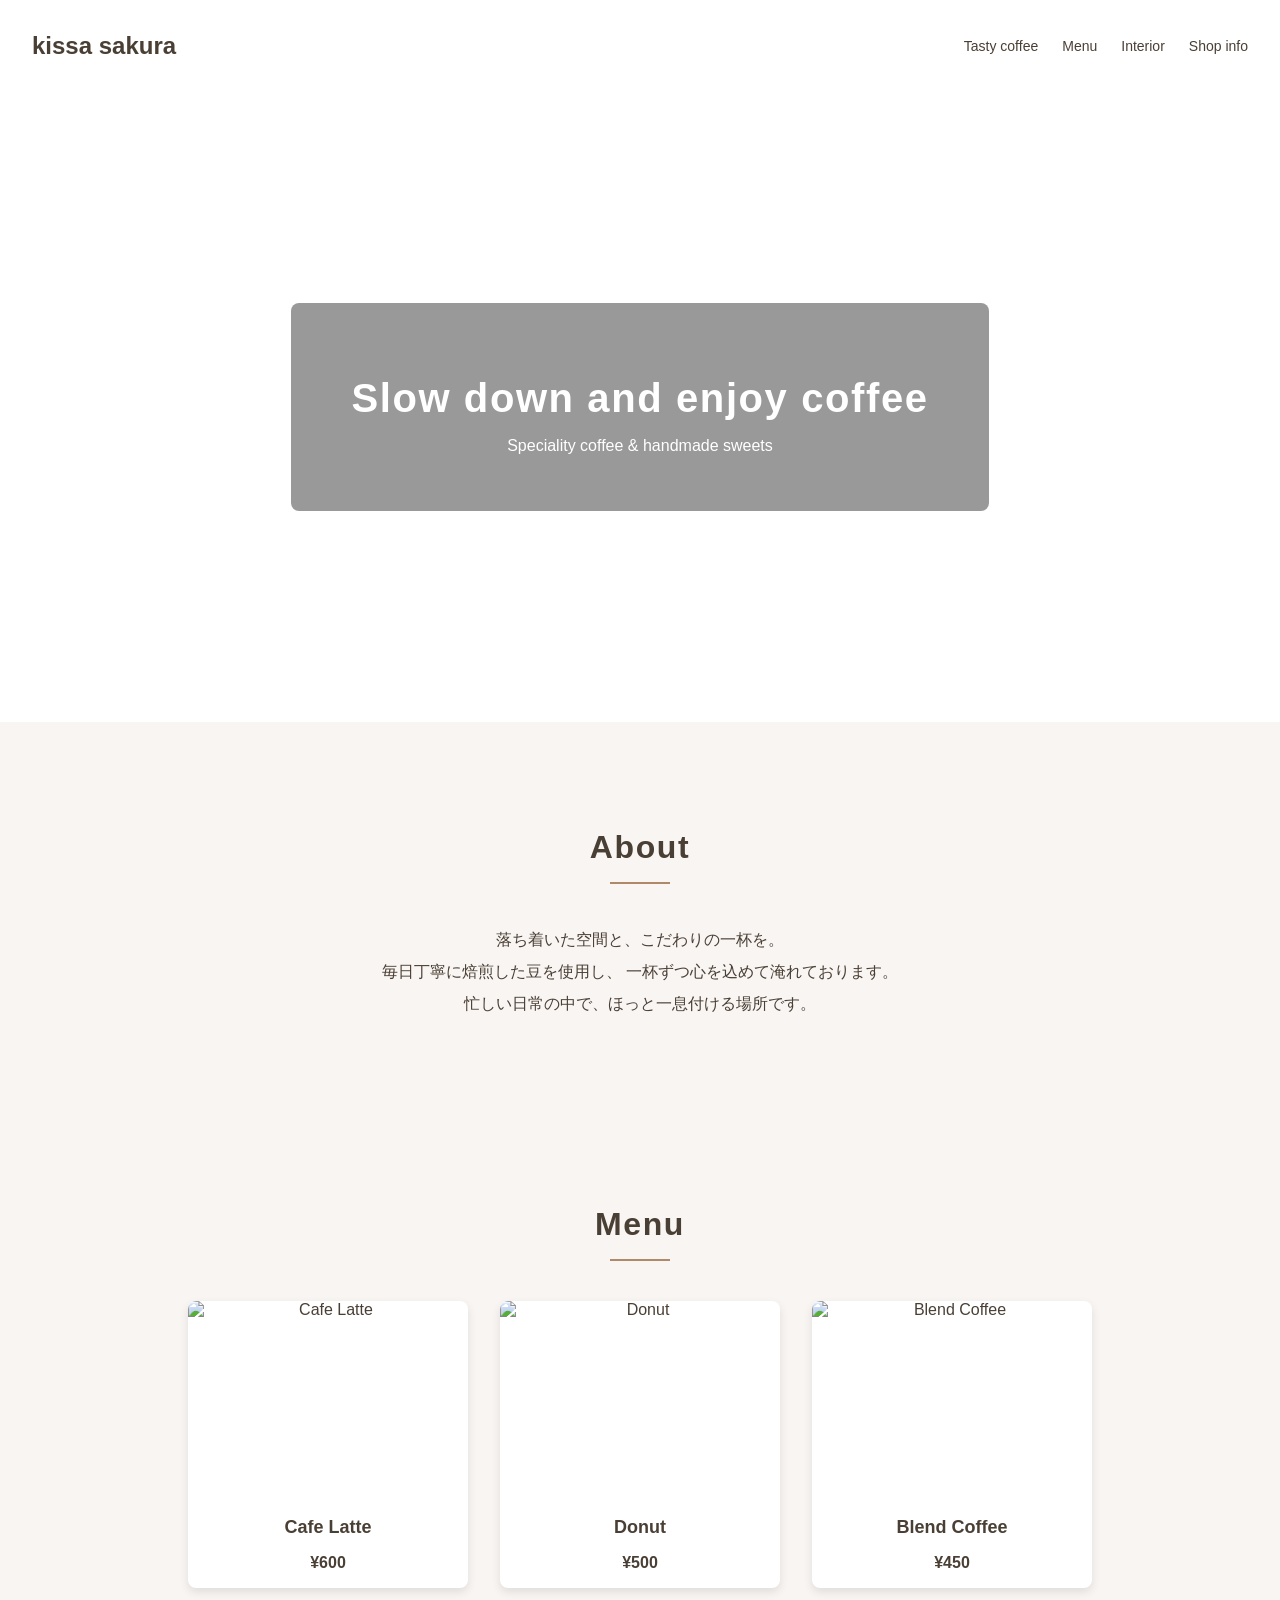
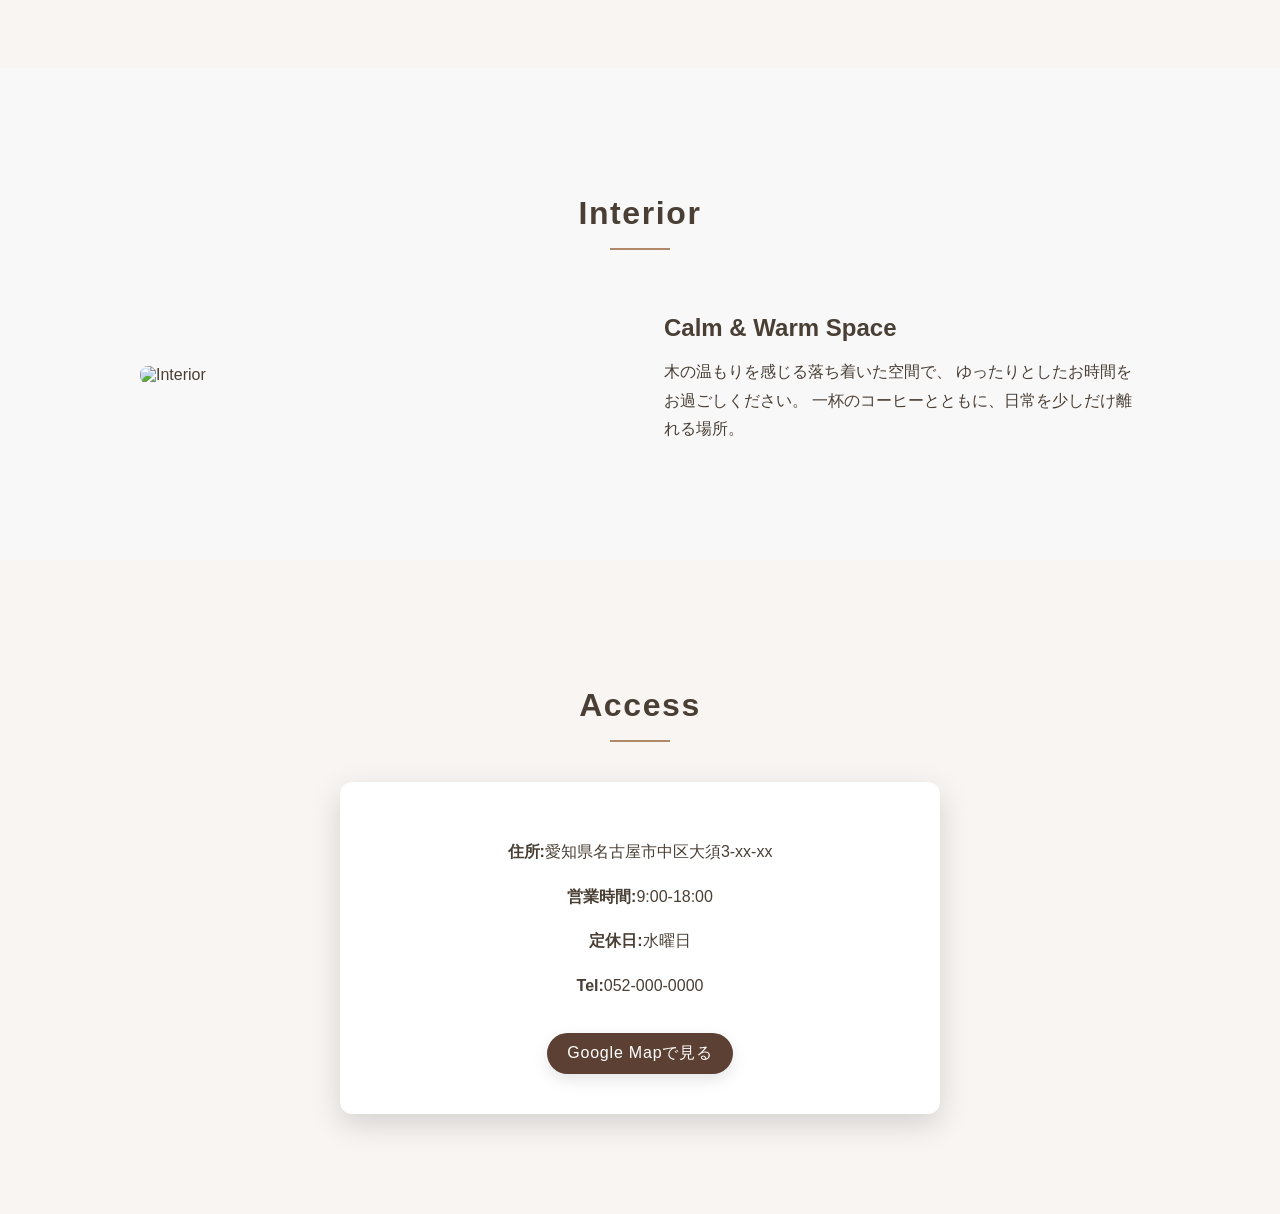
==== cafe_practice.html @ 72ac2271 "誤字修正 一部タイプミス等修正" ====
<!doctype html>
<lang="ja">
    <head>
        <meta charset="UTF-8">
        <meta name="viewport"content="width=device-width,initial-scale=1.0">
        <title>kissa sakura</title>
        <link rel="stylesheet" href="cafe_practice.css">
    </head>

    <body>
        <header class="header">
            <h1 class="logo">kissa sakura</h1>
            <nav class="nav">
                <ul>
                    <li><a href="#about">Tasty coffee</a></li>
                    <li><a href="#menu">Menu</a></li>
                    <li><a href="#feature">Interior</a></li>
                    <li><a href="#access">Shop info</a></li>
                </ul>
            </nav>
        </header>
        
    <main>
        <section class="hero">
             <div class="hero__inner">
                <h2>Slow down and enjoy coffee</h2>
                <p>Speciality coffee & handmade sweets</p>
            </div>
        </section>

        <section id="about" class="about section">
            <h2>About</h2>
            <p>
                落ち着いた空間と、こだわりの一杯を。<br>
                毎日丁寧に焙煎した豆を使用し、
                一杯ずつ心を込めて淹れております。<br>
                忙しい日常の中で、ほっと一息付ける場所です。
            </p>
        </section>
        
        <section class="gallery"></section>

        <section id="menu" class="menu section">
            <h2>Menu</h2>

            <div class="menu__list">
                <div class="menu__card">
                     <img src="https://images.unsplash.com/photo-1511920170033-f8396924c348?auto=format&fit=crop&w=800&q=80" 
                    alt="Cafe Latte">
                    <h3>Cafe Latte</h3>
                    <p>¥600</p>
                </div>

                <div class="menu__card">
                    <img src="https://images.unsplash.com/photo-1551024601-bec78aea704b?auto=format&fit=crop&w=800&q=80" 
                    alt="Donut">
                    <h3>Donut</h3>
                    <p>¥500</p>
                </div>

                <div class="menu__card">
                    <img src="https://images.unsplash.com/photo-1498804103079-a6351b050096?auto=format&fit=crop&w=800&q=80" 
                    alt="Blend Coffee">
                    <h3>Blend Coffee</h3>
                    <p>¥450</p>
                </div>
            </div>
        </section>

        <section id="feature" class="feature section">
            <h2>Interior</h2>

            <div class="feature__inner">
                <div class="feature__image">
                    <img src="https://images.unsplash.com/photo-1442512595331-e89e73853f31?auto=format&fit=crop&w=1200&q=80" 
                    alt="Interior">
                </div>

                <div class="feature__text">
                    <h3>Calm & Warm Space</h3>
                    <p>
                    木の温もりを感じる落ち着いた空間で、
                    ゆったりとしたお時間をお過ごしください。
                    一杯のコーヒーとともに、日常を少しだけ離れる場所。
                   </p>
                 </div>
            </div>
        </section>

        <section id="access" class="access section">
            <h2>Access</h2>

            <div class="access-info">
                <p><strong>住所:</strong>愛知県名古屋市中区大須3-xx-xx</p>
                <p><strong>営業時間:</strong>9:00-18:00</p>
                <p><strong>定休日:</strong>水曜日</p>
                <p><strong>Tel:</strong>052-000-0000</p>

                <a href="https://www.google.com/maps/search/?api=1&query=名古屋市中区大須3丁目"
                target="_blank" rel="noopener">
                Google Mapで見る
                </a>
            </div>
        </section>
        
    </main>

    </body>
    </html>
---- cafe_practice.css ----
*{
    box-sizing:border-box
}

body{
    margin:0;
    font-family:"Helvetica Neue",Arial,sans-serif;
    color:#4a3f35;
}

img{
    max-width:100%;
    display:block;
}

a{
    color:inherit;
    text-decoration:none;
}

.header{
    display:flex;
    justify-content:space-between;
    align-items:center;
    padding:16px 32px;
    background:#fff;
}

.logo{
    font-size:24px;
    font-weight:bold;
}

.nav ul{
    display:flex;
    gap:24px;
    list-style:none;
    margin:0;
    padding:0;
}

.nav a{
    font-size:14px;
}

.hero{
    background:url("https://images.unsplash.com/photo-1509042239860-f550ce710b93?auto=format&fit=crop&w=1600&q=80")
    center/cover no-repeat;
    display:flex;
    align-items:center;
    justify-content:center;
    text-align:center;
    color:#fff;
    min-height:70vh;
}

.hero__inner{
    background:rgba(0,0,0,0.4);
    padding:40px 60px;
    border-radius:8px;
}

.hero h2{
    font-size:40px;
    margin-bottom:16px;
    letter-spacing:0.1rem;
}

.section{
    padding:80px 20px;
}

.section h2{
    text-align:center;
    font-size:32px;
    margin-bottom:40px;
    letter-spacing:0.05em;
    position:relative;
}

.section h2::after{
    content:"";
    display:block;
    width:60px;
    height:2px;
    background:#b08968;
    margin:16px auto 0;
}

.section:nth-child(even){
    background:#f8f5f2;
}

.about p{
    text-align:center;
    max-width:600px;
    margin:0 auto;
    line-height:2;
    font-weight:300;
}

.about{
    background:linear-gradient(180deg,#f6f1ea 0%,#f2ebe3 100%);
}

.menu__list{
    display:flex;
    gap:32px;
    justify-content:center;
    flex-wrap:wrap;
}

.menu__card{
    width:280px;
    background:#fff;
    border-radius:8px;
    overflow:hidden;
    box-shadow:0 4px 10px rgba(0,0,0,0.1);
    text-align:center;
    transition:0.3s;
}

.menu__card img{
    width:100%;
    height:200px;
    object-fit:cover;
    border-radius:8px 8px 0 0;
}

.menu__card h3{
    margin:16px 0 8px;
    font-size:18px;
}

.menu__card p{
    margin-bottom:16px;
    font-weight:bold;
}

.menu__card:hover{
    transform:translateY(-6px);
    box-shadow:0 8px 20px rgba(100,70,50,0.2);
}

.feature__inner{
    display:flex;
    align-items:center;
    gap:48px;
    max-width:1000px;
    margin:0 auto;
}

.feature__image{
    flex:1;
}

.feature__image img{
    width:100%;
    border-radius:8px;
}

.feature__text{
    flex:1;
    max-width:500px;
}

.feature__text h3{
    margin-bottom:16px;
    font-size:24px;
}

.feature__text p{
    line-height:1.8;
}

.feature{
    background:#f8f8f8;
    padding:100px 20px;
}

.access{
    background:#f8f5f2;
    padding:100px 20px;
}

.access-info{
    background:#fff;
    padding:40px;
    text-align:center;
    max-width:600px;
    margin:0 auto;
    border-radius:12px;
    box-shadow:0 10px 30px rgba(0,0,0,0.15)
}

.access-info p{
    margin-bottom:12px;
    line-height:1.8;
}

.access-info a{
    display:inline-block;
    margin-top:20px;
    padding:10px 20px;
    background:#5c4033;
    color:#fff;
    border-radius:30px;
    letter-spacing:0.05em;
    transition:background 0.3s ease;
    box-shadow:0 6px 15px rgba(0,0,0,0.1);
}

.access-info a:hover{
    background:#7a5644
}
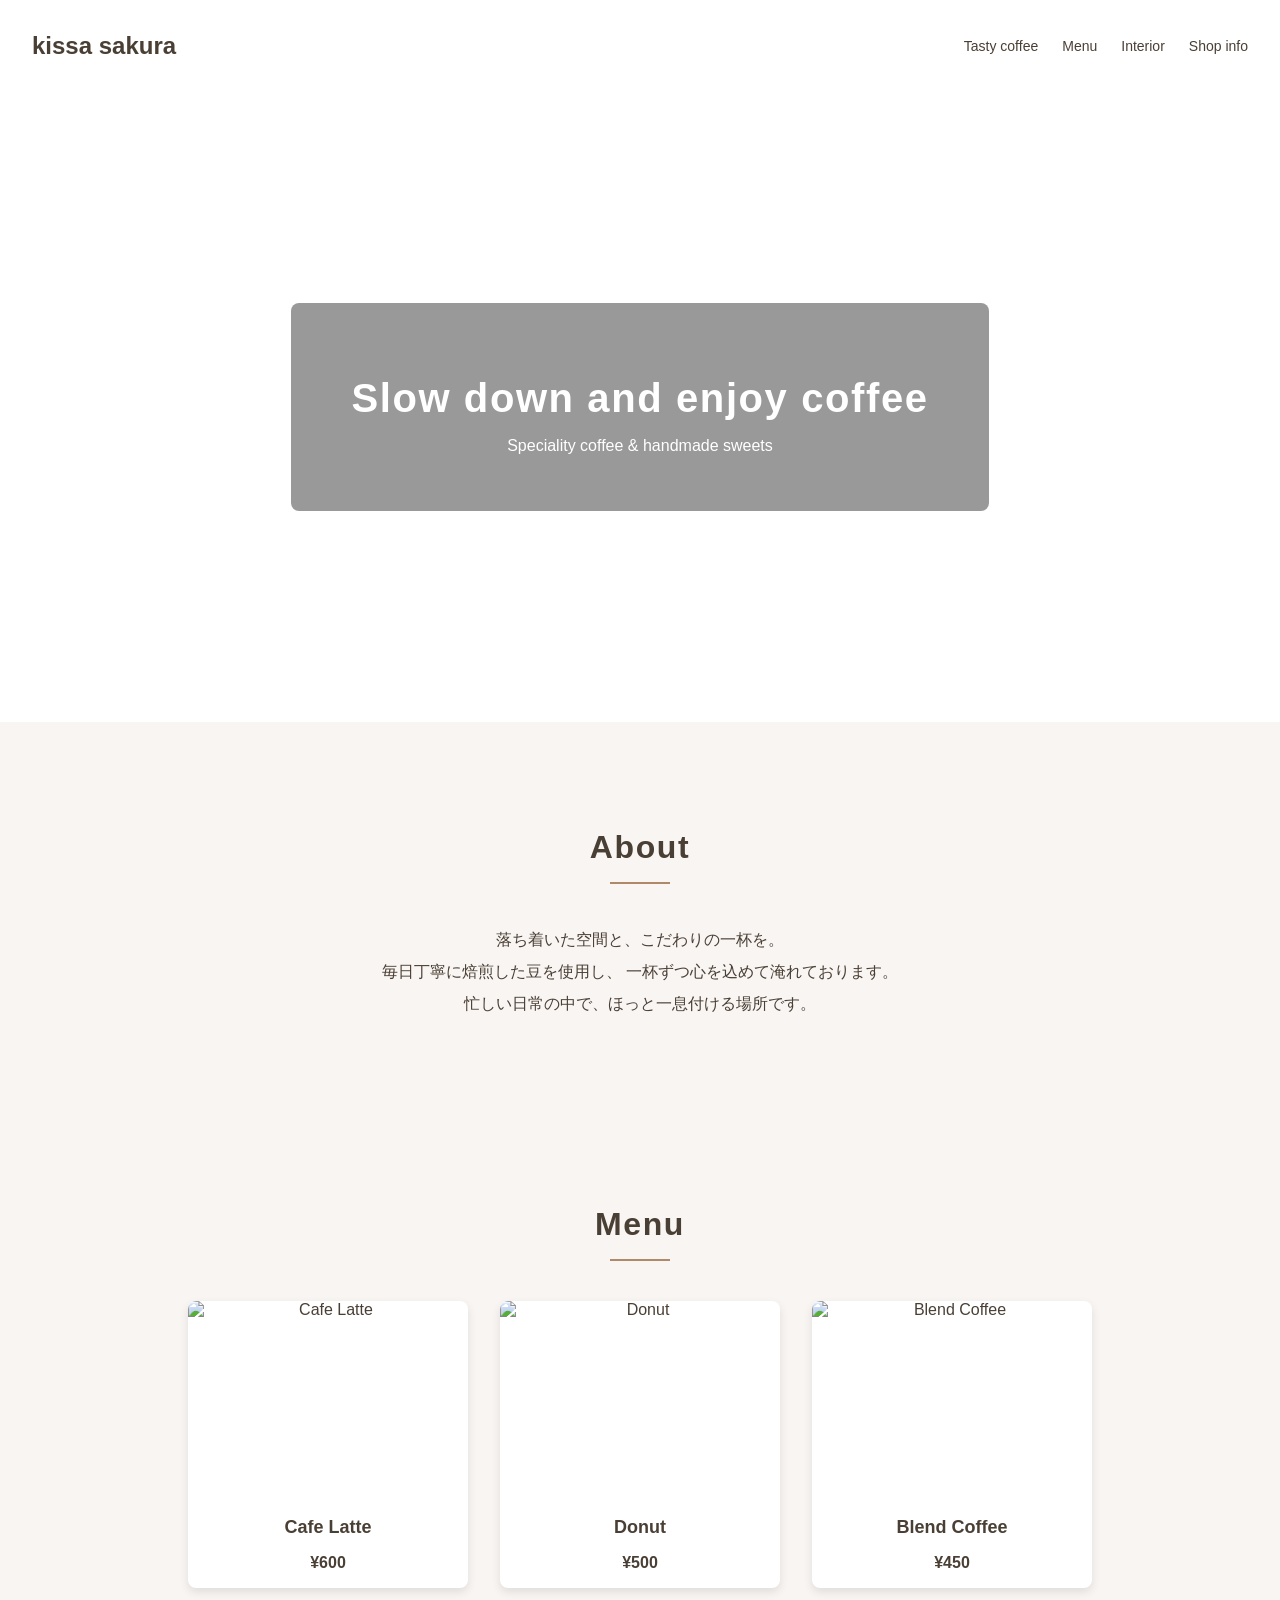
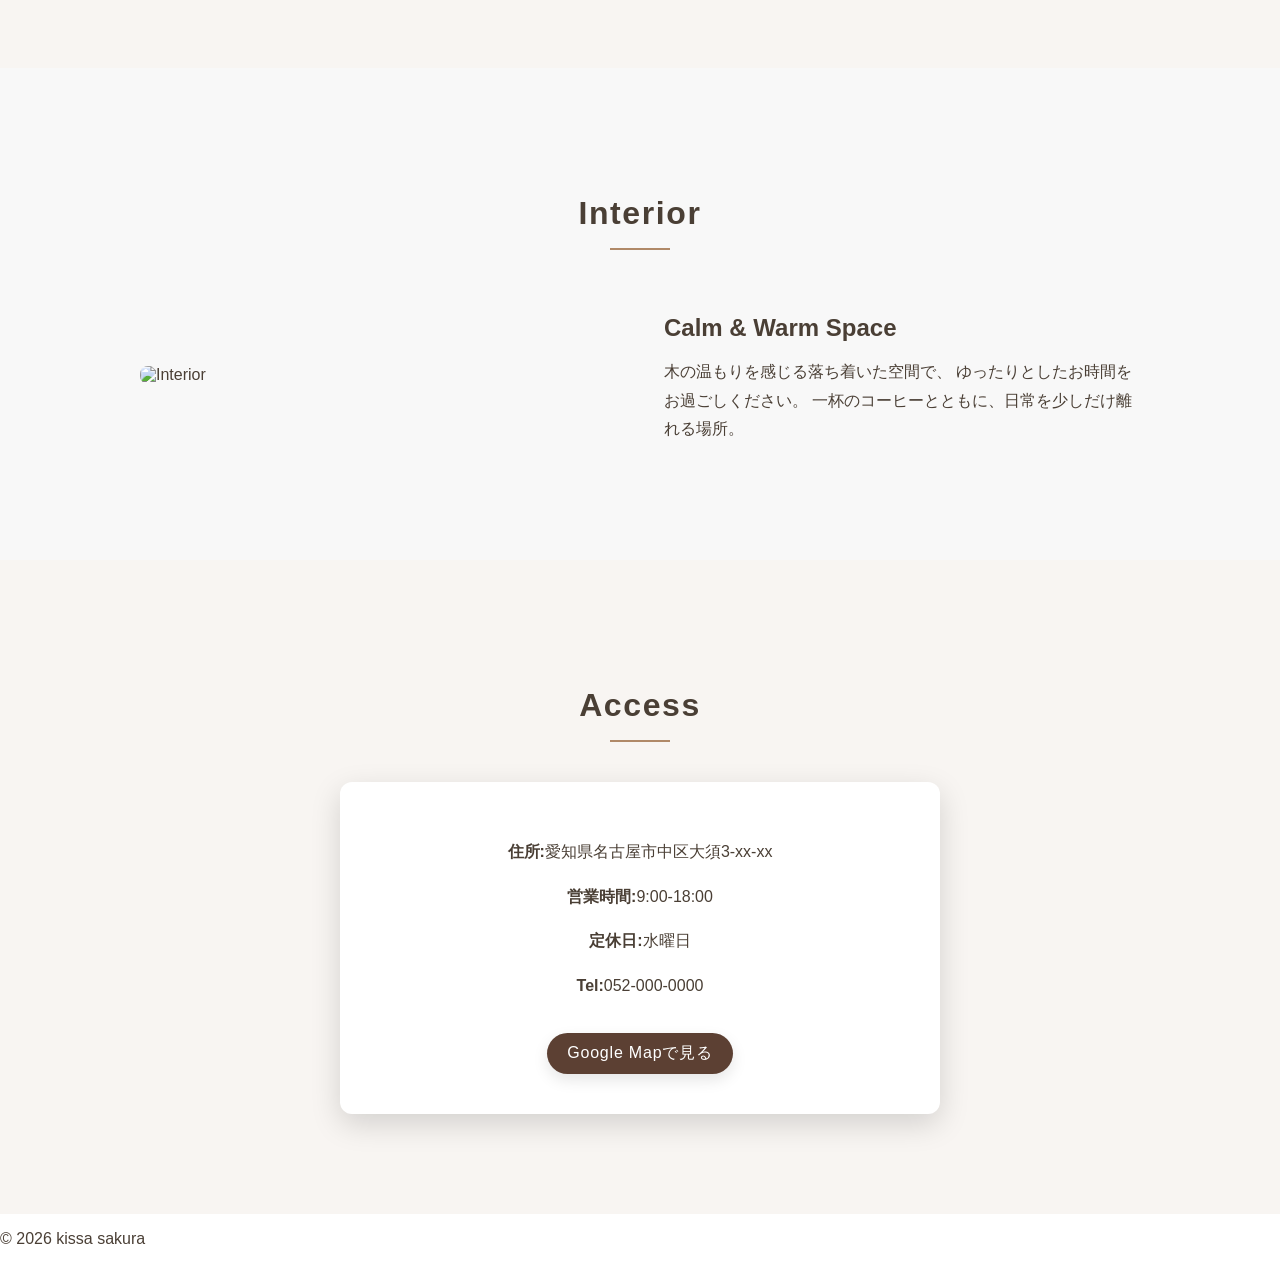
==== commit add22619: "誤字修正 修正・一部追加" ====
--- a/cafe_practice.html
+++ b/cafe_practice.html
@@ -102,8 +102,14 @@
                 </a>
             </div>
         </section>
+
+        <footer class="footer">
+            <p>© 2026 kissa sakura</p>
+        </footer>
         
     </main>
 
+    <script src="cafe_practice.js"></script>
+
     </body>
     </html>
--- a/cafe_practice.css
+++ b/cafe_practice.css
@@ -41,6 +41,10 @@
 
 .nav a{
     font-size:14px;
+}
+
+.nav a:hover{
+    opacity:0.6;
 }
 
 .hero{
@@ -212,4 +216,13 @@
 
 .access-info a:hover{
     background:#7a5644
+}
+
+@media(max-width:768px){
+    .feature__inner{
+        flex-direction:column;
+    }
+    .menu__list{
+        gap:20px;
+    }
 }
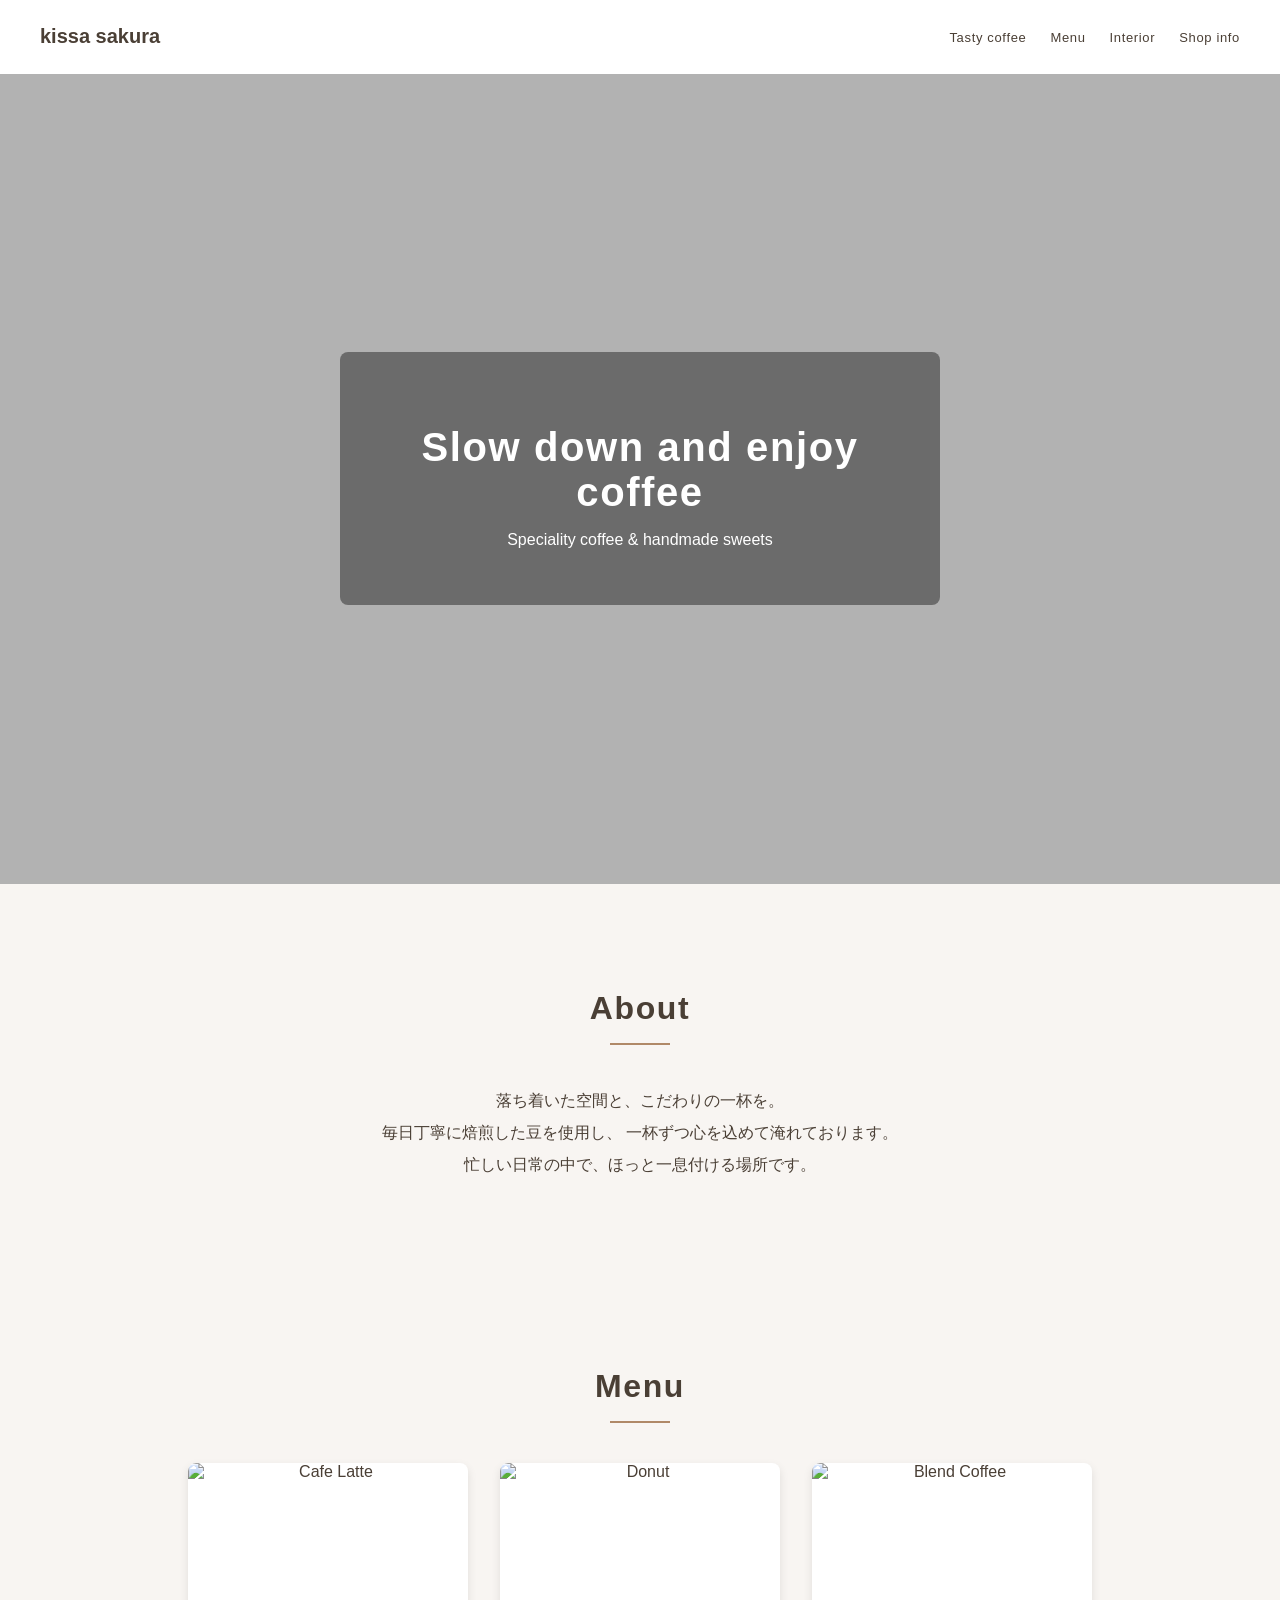
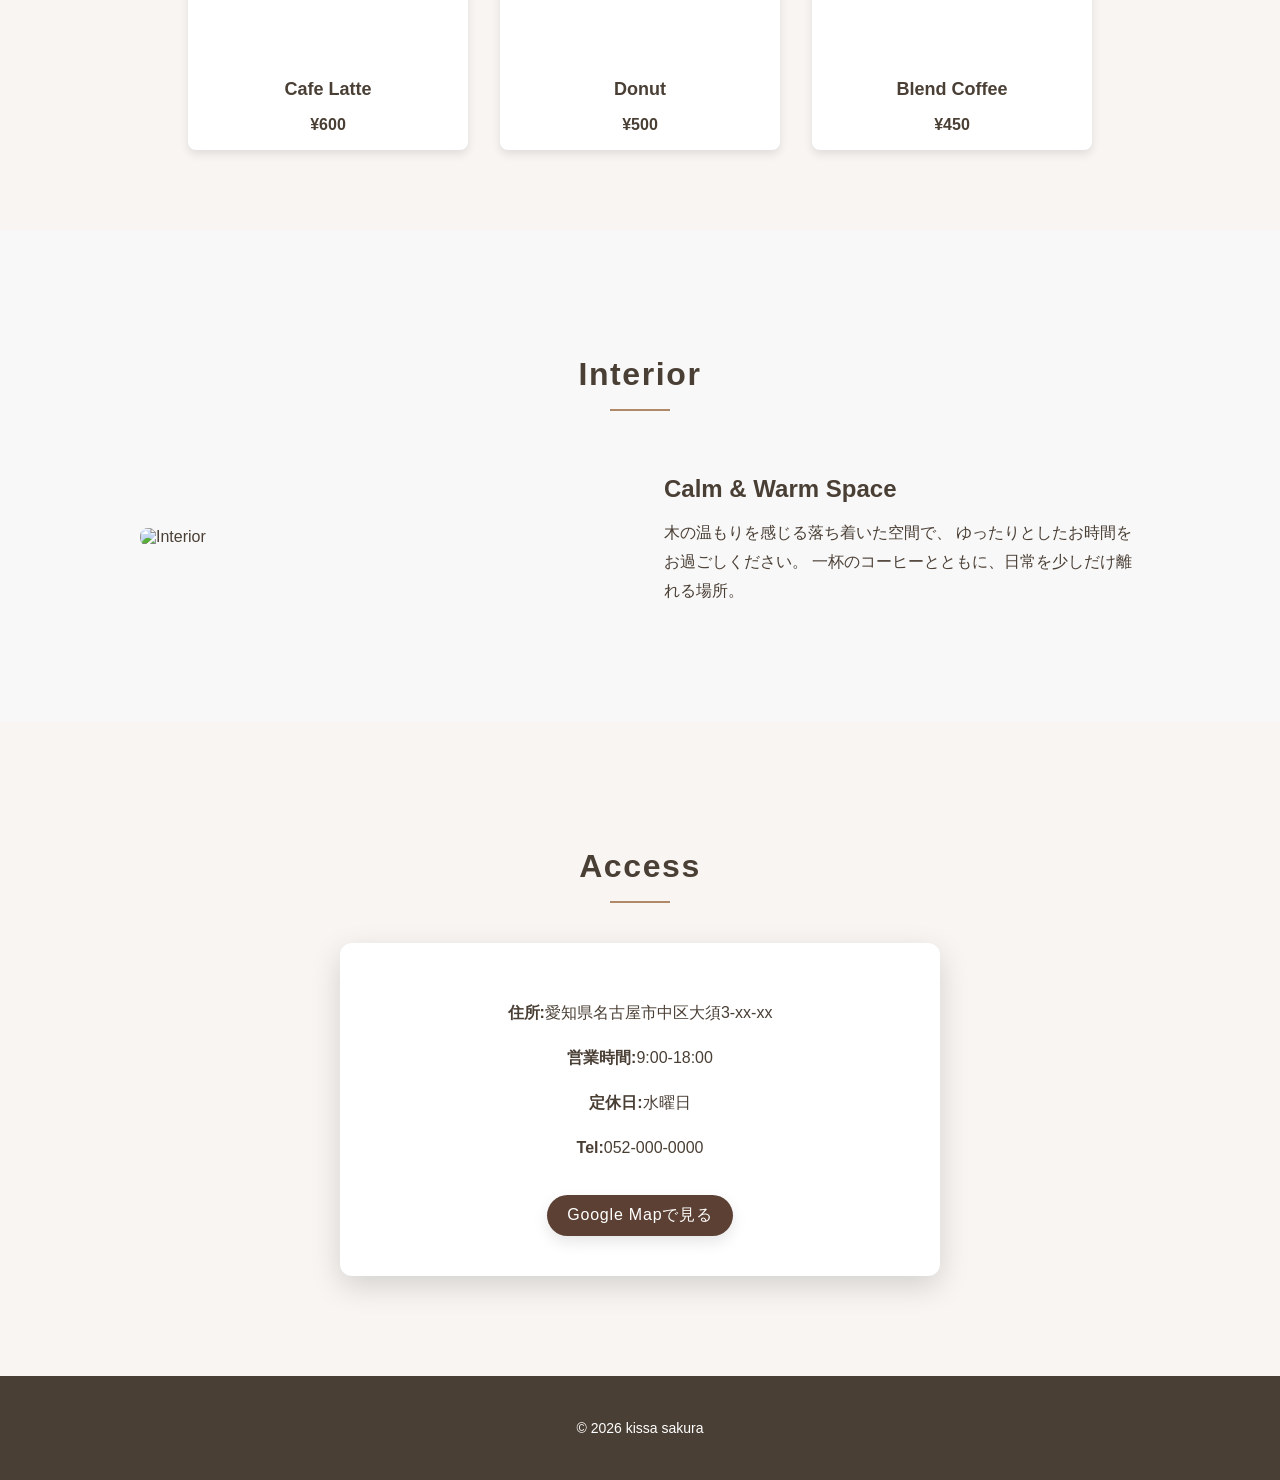
==== commit 08f33728: "header hero 修正" ====
--- a/cafe_practice.html
+++ b/cafe_practice.html
@@ -9,7 +9,10 @@
 
     <body>
         <header class="header">
-            <h1 class="logo">kissa sakura</h1>
+            <h1 class="logo">
+                <a href="#">kissa sakura</a>
+            </h1>
+
             <nav class="nav">
                 <ul>
                     <li><a href="#about">Tasty coffee</a></li>
@@ -21,7 +24,7 @@
         </header>
         
     <main>
-        <section class="hero">
+        <section id="top" class="hero">
              <div class="hero__inner">
                 <h2>Slow down and enjoy coffee</h2>
                 <p>Speciality coffee & handmade sweets</p>
--- a/cafe_practice.css
+++ b/cafe_practice.css
@@ -22,13 +22,21 @@
     display:flex;
     justify-content:space-between;
     align-items:center;
-    padding:16px 32px;
+    padding:12px 40px;
     background:#fff;
+    position:sticky;
+    top:0;
+    z-index:10;
 }
 
 .logo{
-    font-size:24px;
+    font-size:20px;
     font-weight:bold;
+}
+
+.logo a{
+    text-decoration:none;
+    color:inherit;
 }
 
 .nav ul{
@@ -40,7 +48,8 @@
 }
 
 .nav a{
-    font-size:14px;
+    font-size:13px;
+    letter-spacing:0.05em;
 }
 
 .nav a:hover{
@@ -55,19 +64,38 @@
     justify-content:center;
     text-align:center;
     color:#fff;
-    min-height:70vh;
+    position:relative;
+    min-height:90vh;
 }
 
 .hero__inner{
     background:rgba(0,0,0,0.4);
-    padding:40px 60px;
+    padding:40px 50px;
     border-radius:8px;
+    max-width:600px;
+}
+
+.hero__inner h2{
+    font-size:40px;
+    margin-bottom:10px;
 }
 
 .hero h2{
     font-size:40px;
     margin-bottom:16px;
     letter-spacing:0.1rem;
+    position:relative;
+}
+
+.hero::before{
+    content:"";
+    position:absolute;
+    inset:0;
+    background:rgba(0,0,0,0.3);
+}
+
+.hero p{
+    position:relative;
 }
 
 .section{
@@ -144,6 +172,7 @@
 .menu__card:hover{
     transform:translateY(-6px);
     box-shadow:0 8px 20px rgba(100,70,50,0.2);
+    transform:translateY(-10px) scale(1.02);
 }
 
 .feature__inner{
@@ -215,14 +244,33 @@
 }
 
 .access-info a:hover{
-    background:#7a5644
+    background:#7a5644;
+    transform:translateY(-2px);
 }
 
 @media(max-width:768px){
+    .nav ul{
+        gap:12px;
+        font-size:12px;
+    }
     .feature__inner{
         flex-direction:column;
     }
     .menu__list{
+        flex-direction:column;
+        align-items:center;
         gap:20px;
     }
-}+}
+
+html{
+    scroll-behavior:smooth;
+}
+
+.footer{
+    text-align:center;
+    padding:30px;
+    background:#4a3f35;
+    color:#fff;
+    font-size:14px;
+}
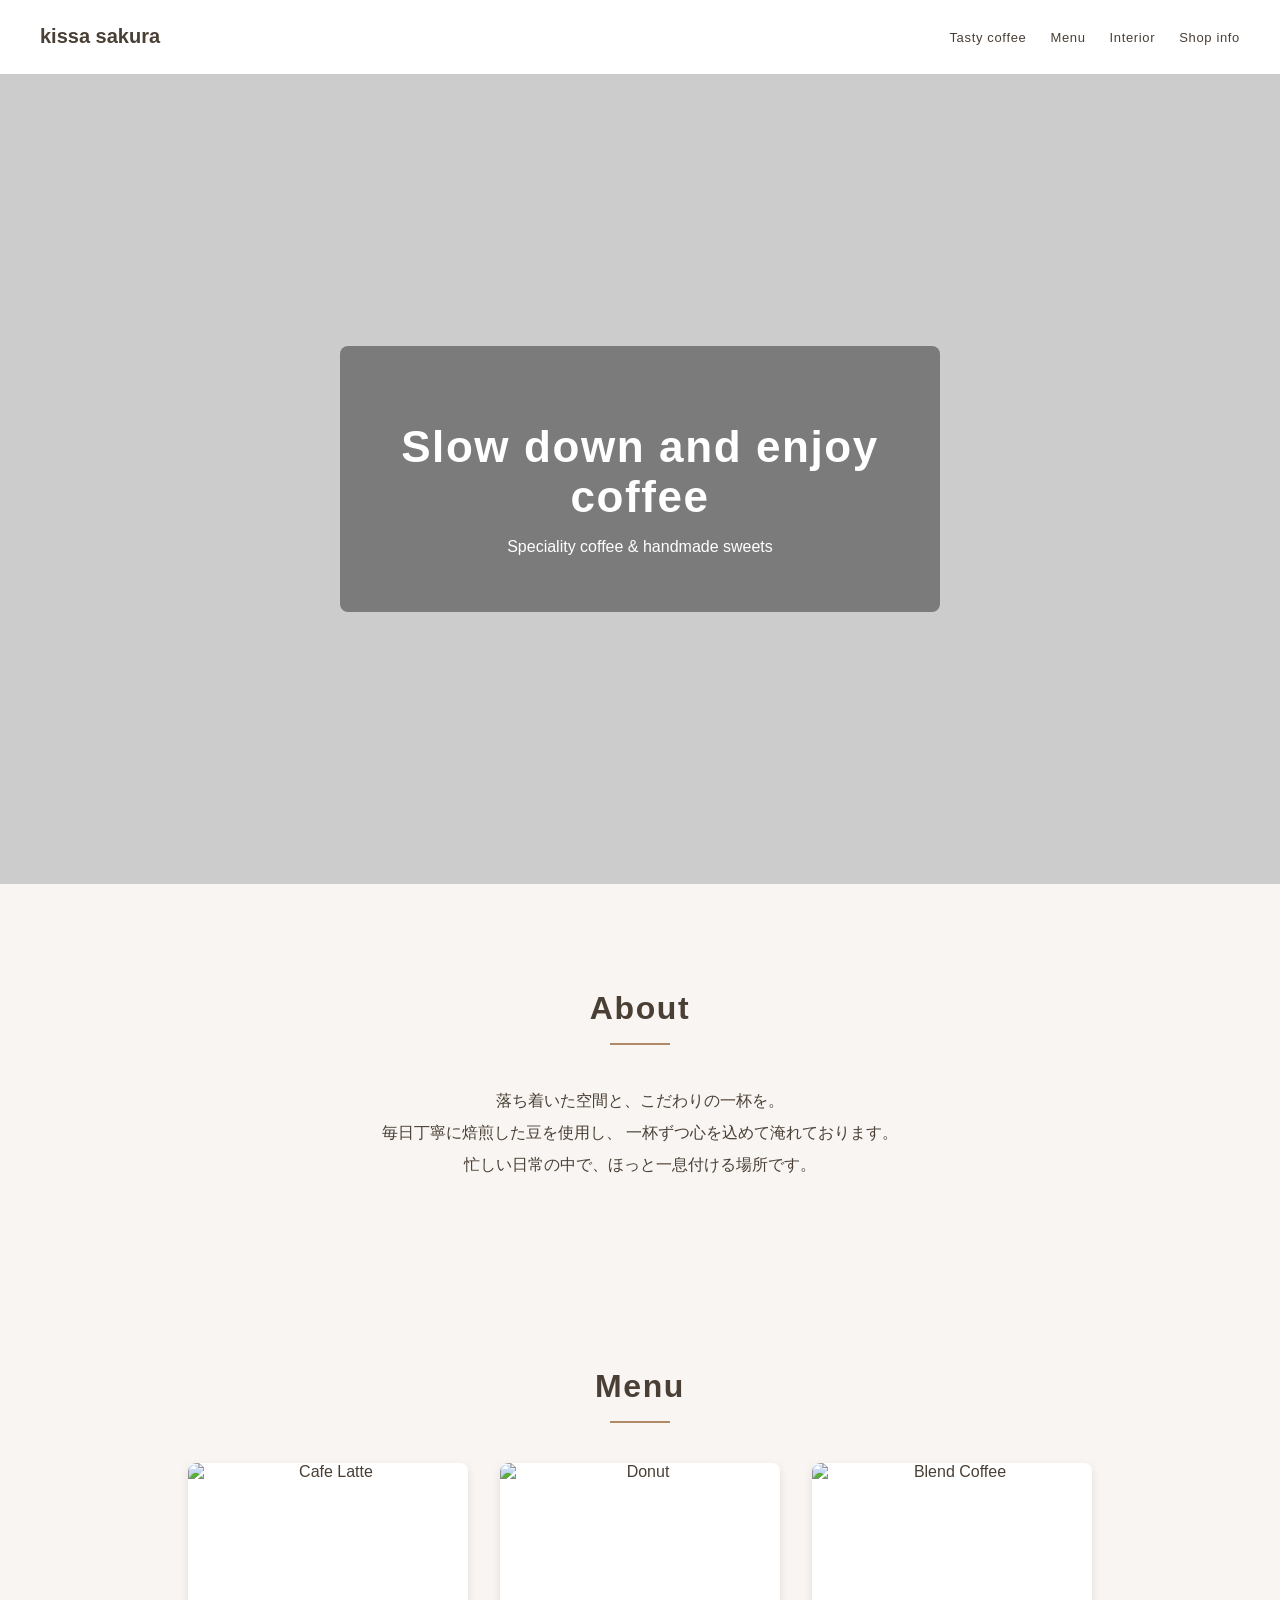
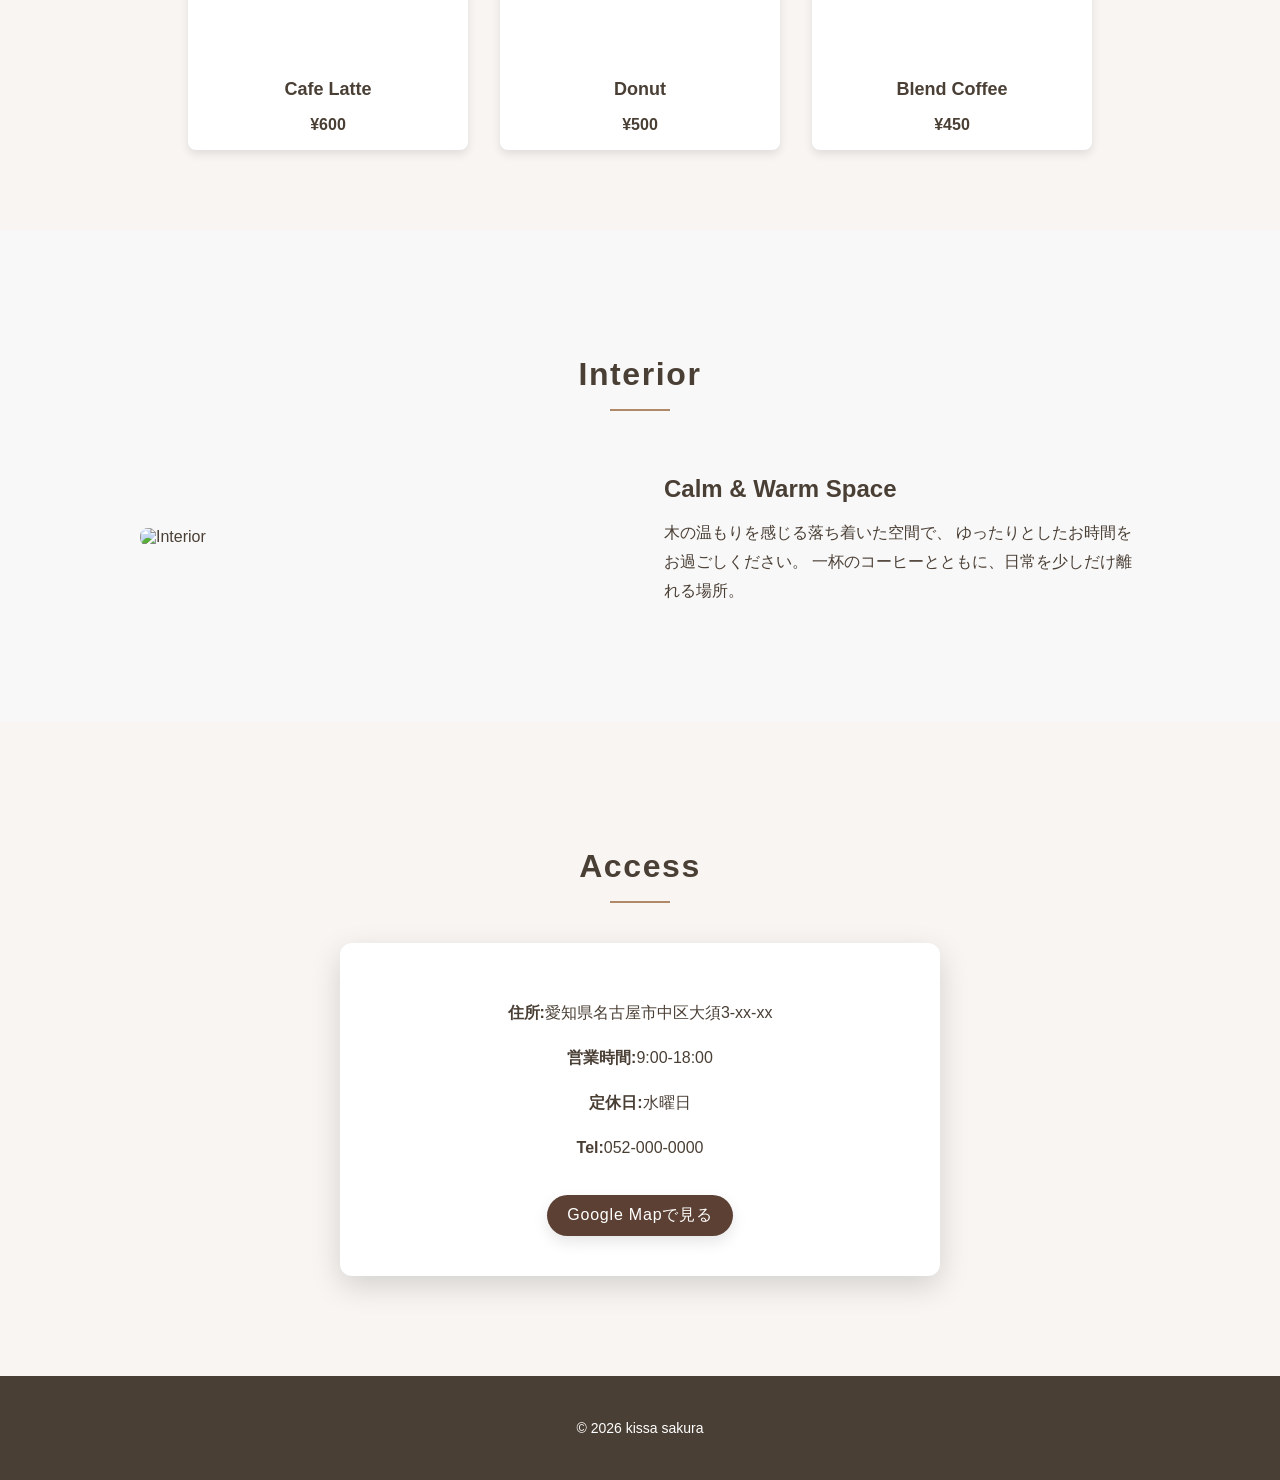
==== commit 25a891d4: "修正 細かな修正" ====
--- a/cafe_practice.html
+++ b/cafe_practice.html
@@ -1,8 +1,8 @@
 <!doctype html>
-<lang="ja">
+<html lang="ja">
     <head>
         <meta charset="UTF-8">
-        <meta name="viewport"content="width=device-width,initial-scale=1.0">
+        <meta name="viewport" content="width=device-width,initial-scale=1.0">
         <title>kissa sakura</title>
         <link rel="stylesheet" href="cafe_practice.css">
     </head>
@@ -105,12 +105,11 @@
                 </a>
             </div>
         </section>
-
+     </main>
         <footer class="footer">
             <p>© 2026 kissa sakura</p>
         </footer>
         
-    </main>
 
     <script src="cafe_practice.js"></script>
 
--- a/cafe_practice.css
+++ b/cafe_practice.css
@@ -1,5 +1,5 @@
 *{
-    box-sizing:border-box
+    box-sizing:border-box;
 }
 
 body{
@@ -53,7 +53,7 @@
 }
 
 .nav a:hover{
-    opacity:0.6;
+    color:#b08968;
 }
 
 .hero{
@@ -76,13 +76,8 @@
 }
 
 .hero__inner h2{
-    font-size:40px;
+    font-size:44px;
     margin-bottom:10px;
-}
-
-.hero h2{
-    font-size:40px;
-    margin-bottom:16px;
     letter-spacing:0.1rem;
     position:relative;
 }
@@ -91,7 +86,7 @@
     content:"";
     position:absolute;
     inset:0;
-    background:rgba(0,0,0,0.3);
+    background:rgba(0,0,0,0.2);
 }
 
 .hero p{
@@ -149,7 +144,7 @@
     overflow:hidden;
     box-shadow:0 4px 10px rgba(0,0,0,0.1);
     text-align:center;
-    transition:0.3s;
+    transition:transform 0.3s,box-shadow 0.3s;
 }
 
 .menu__card img{
@@ -170,9 +165,8 @@
 }
 
 .menu__card:hover{
-    transform:translateY(-6px);
+    transform:translateY(-10px) scale(1.02);
     box-shadow:0 8px 20px rgba(100,70,50,0.2);
-    transform:translateY(-10px) scale(1.02);
 }
 
 .feature__inner{
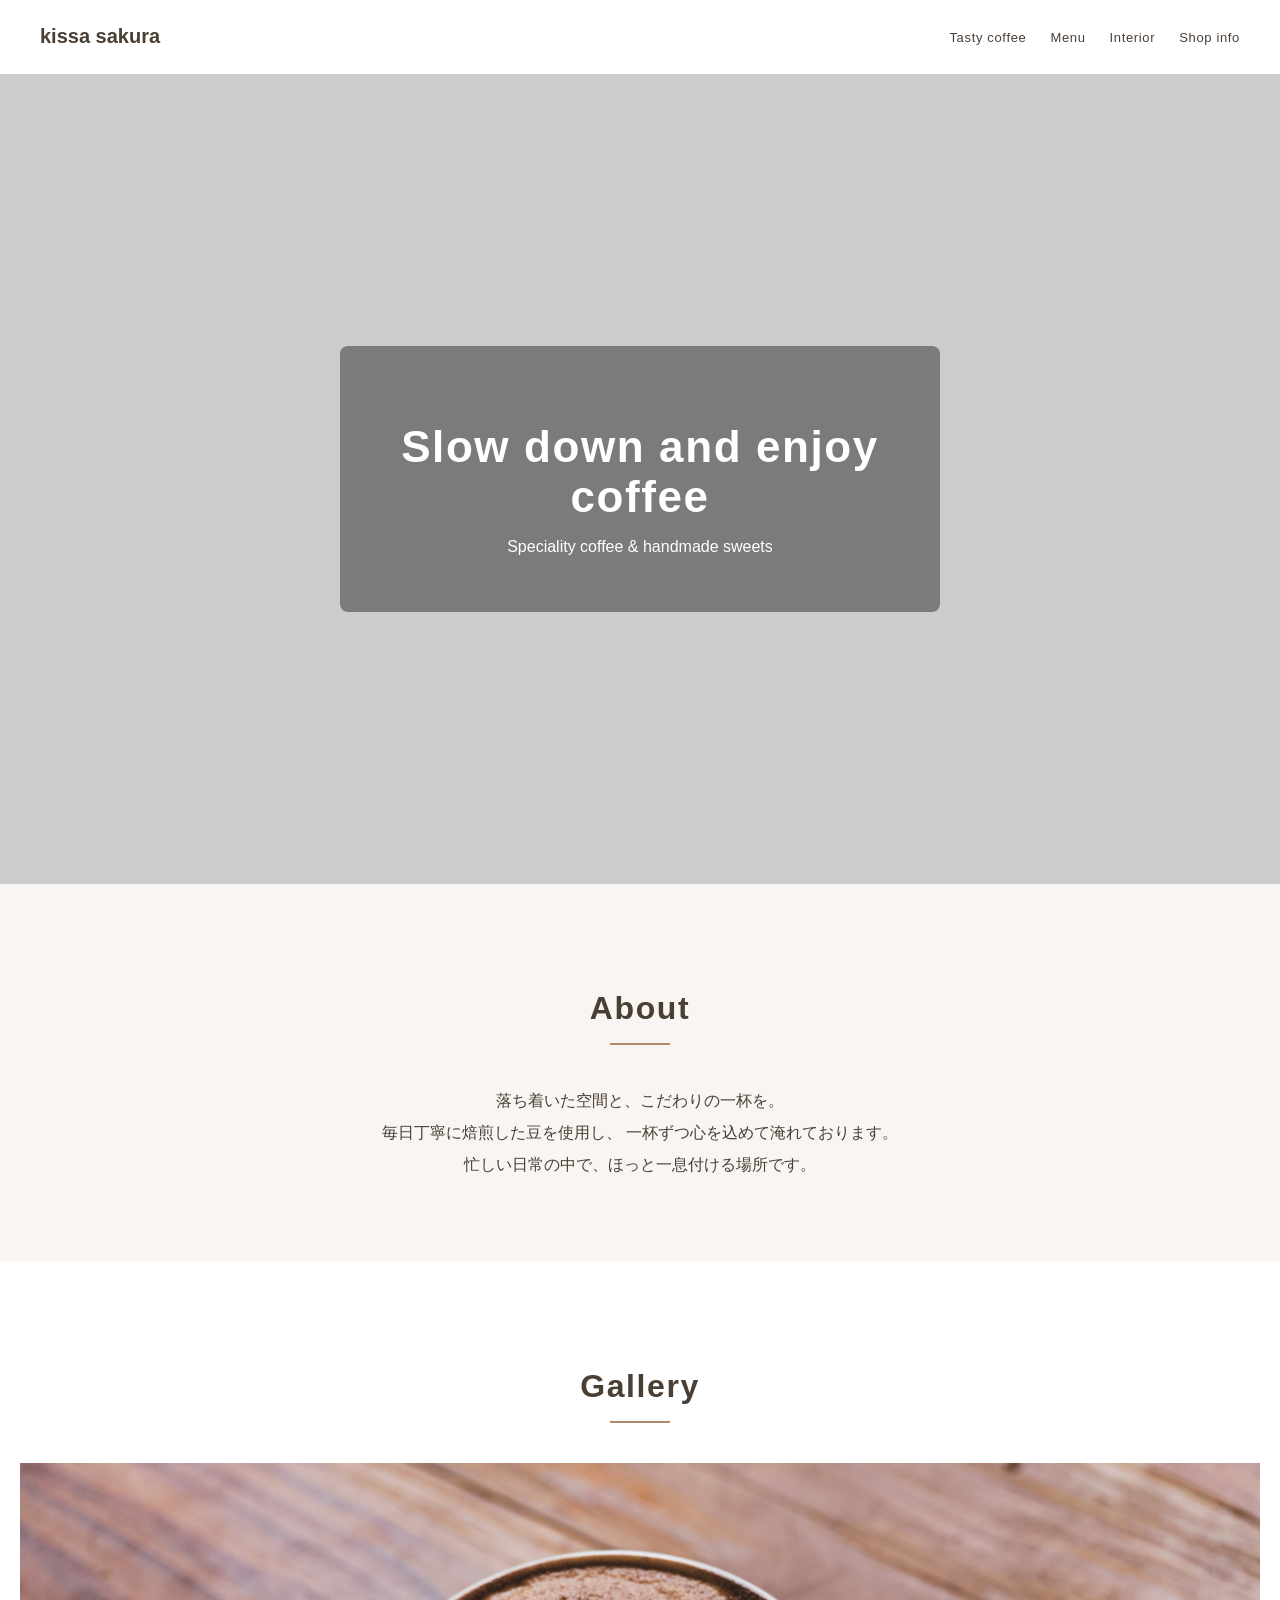
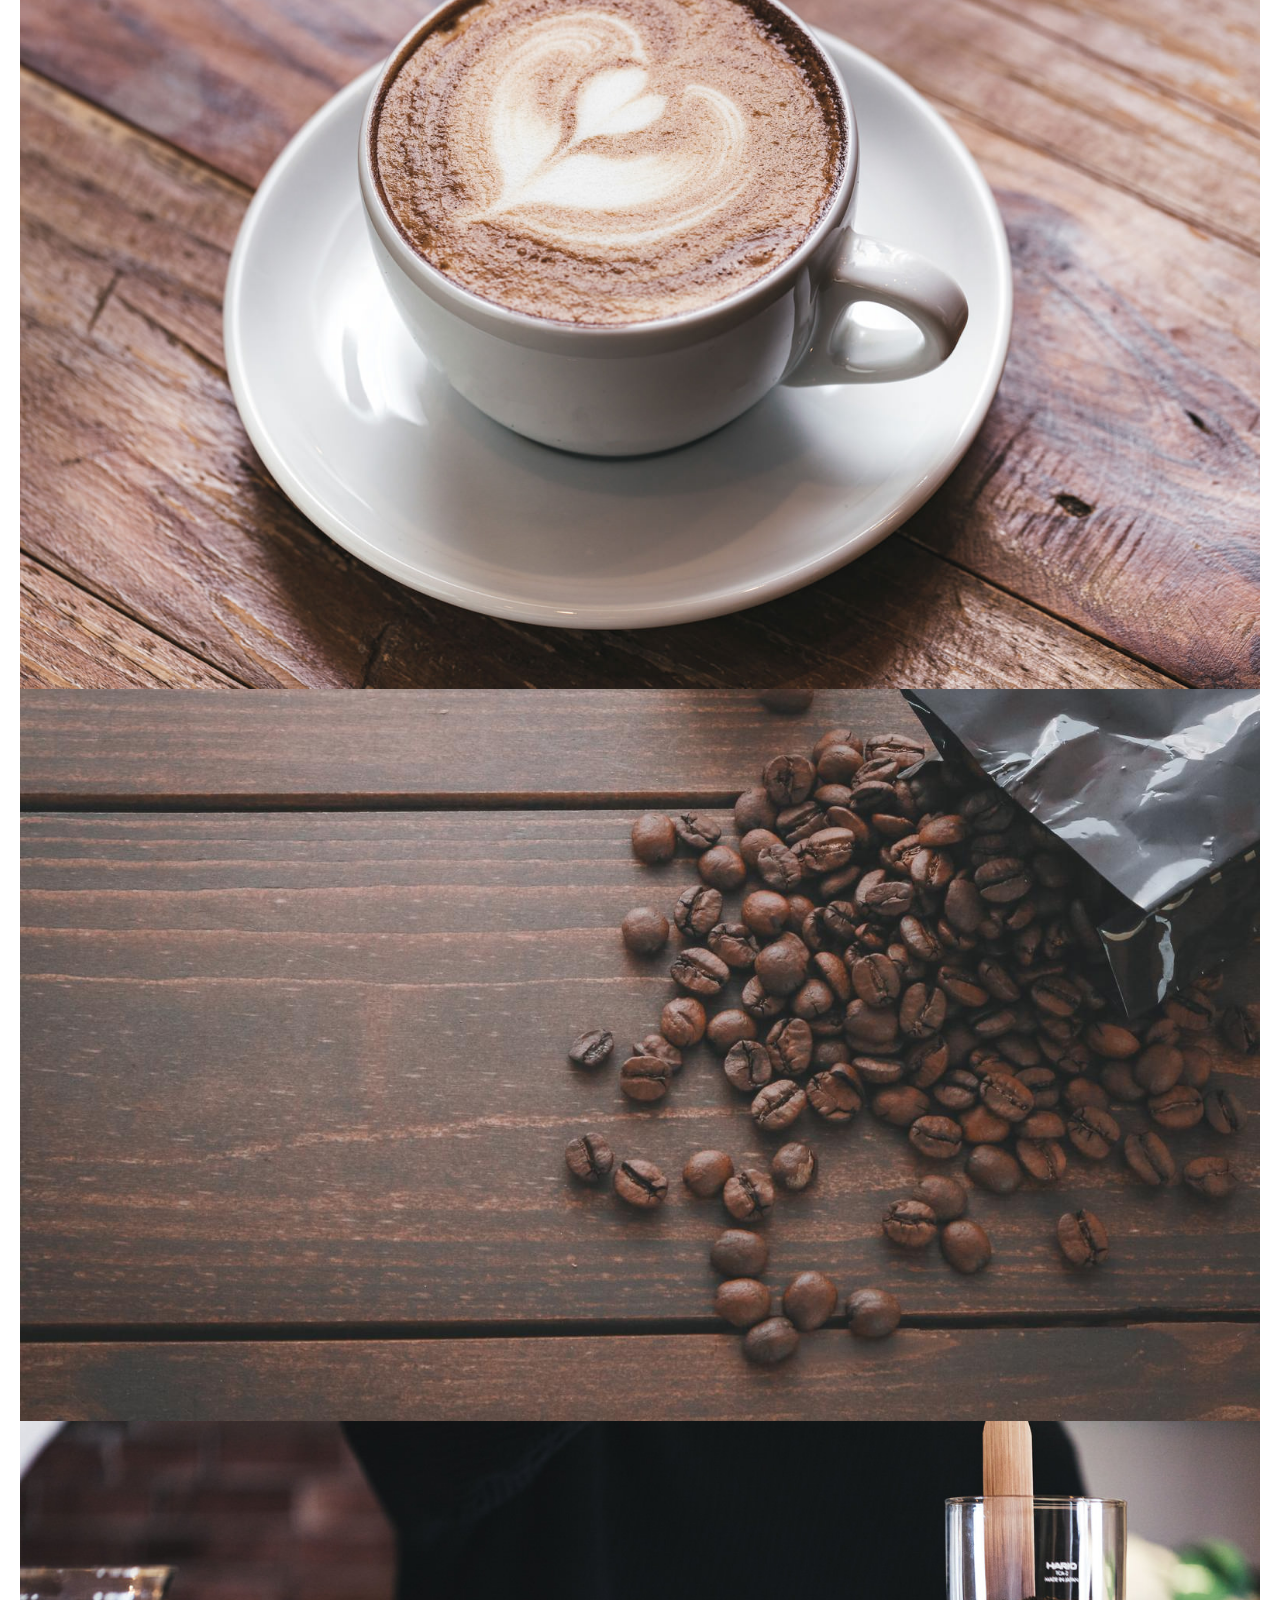
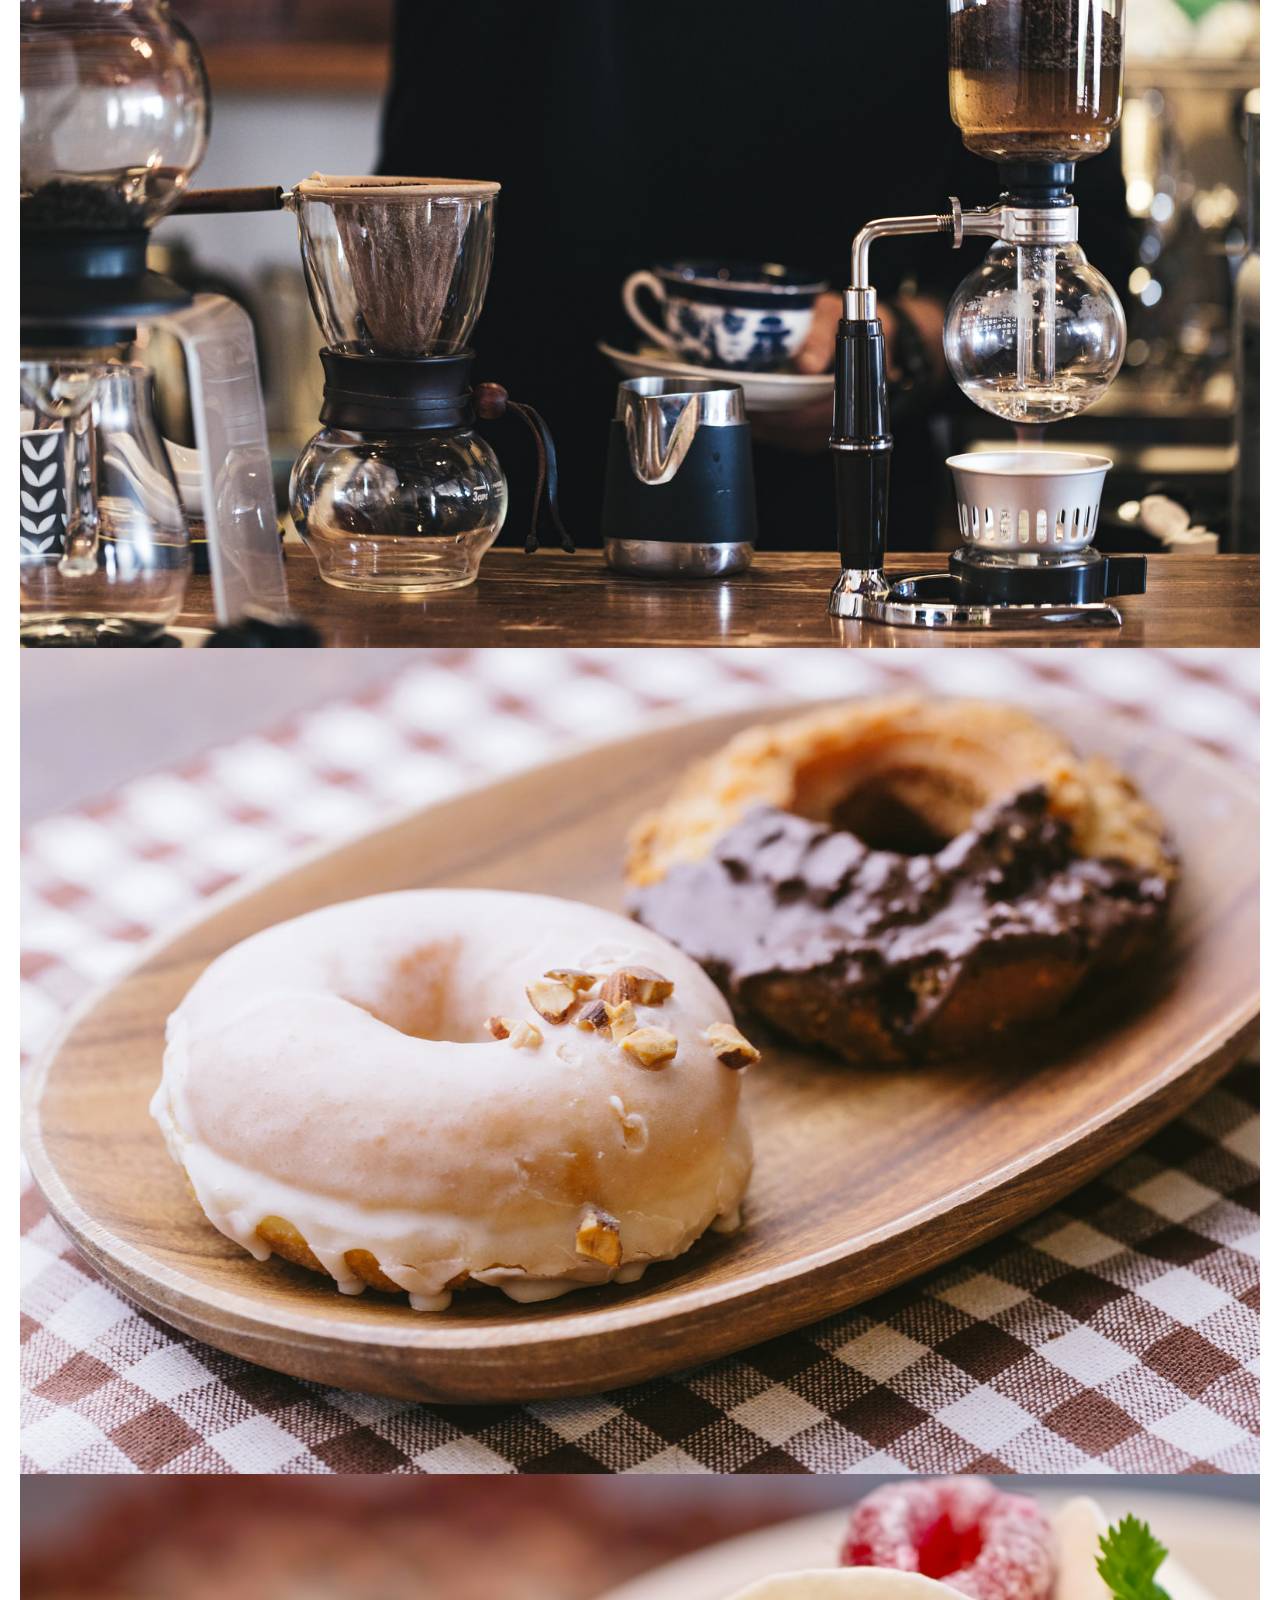
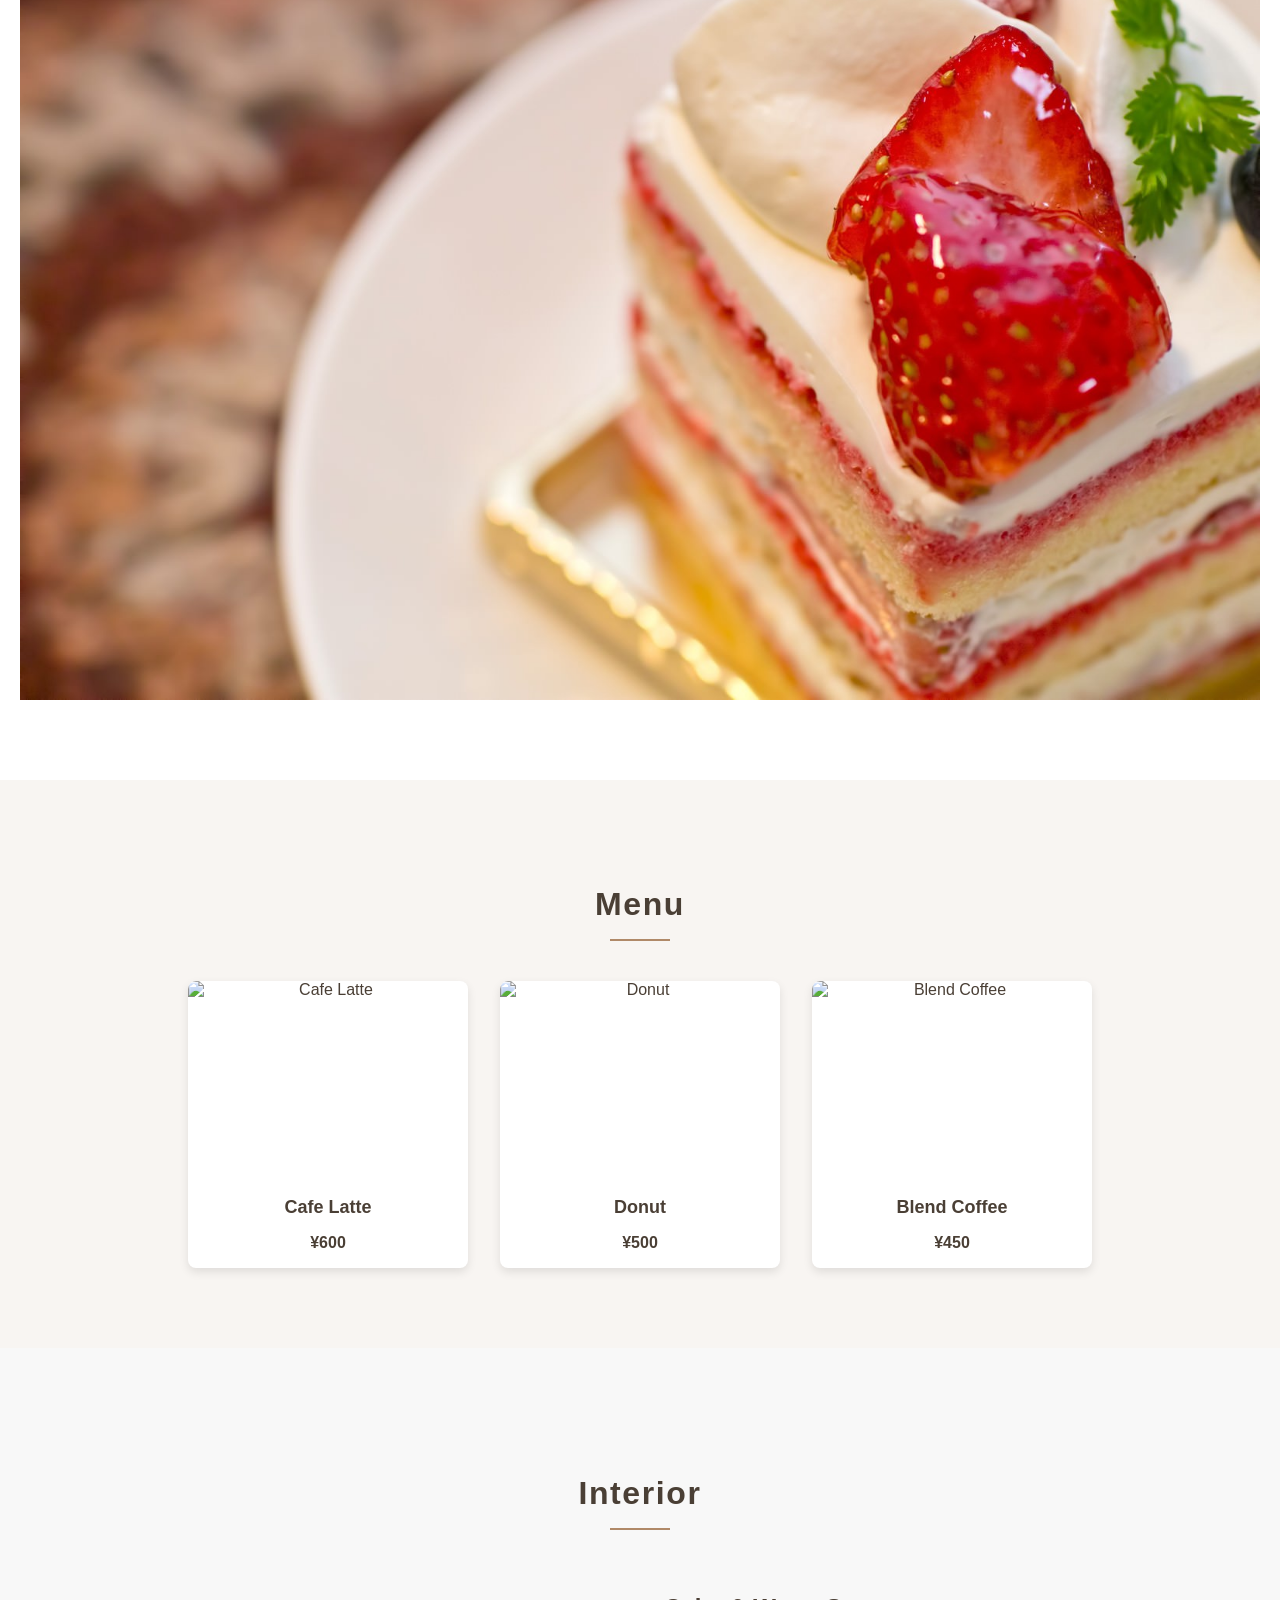
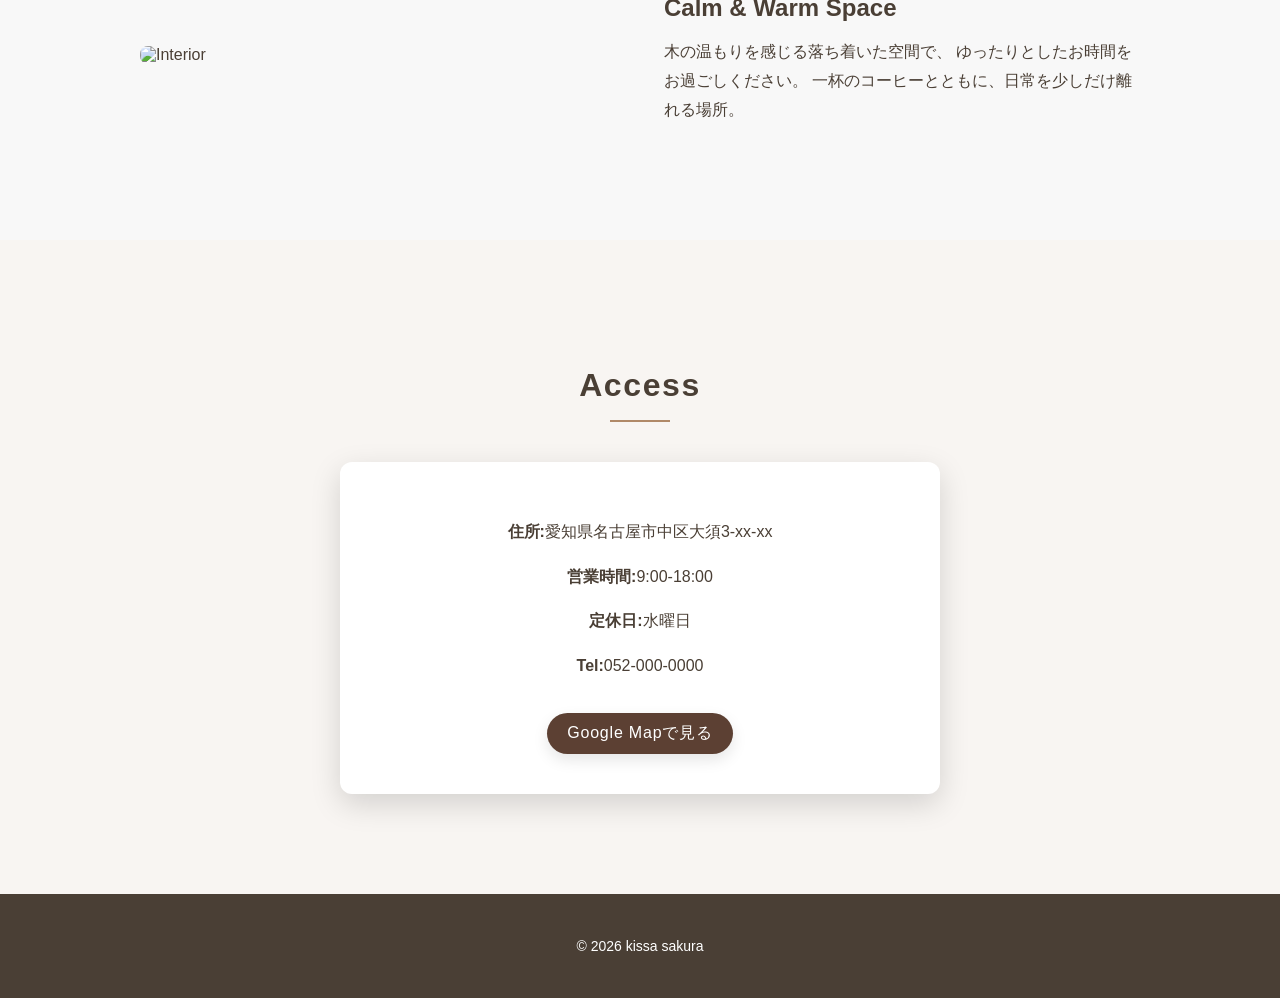
==== commit 3369c485: "gallery 画像追加" ====
--- a/cafe_practice.html
+++ b/cafe_practice.html
@@ -41,7 +41,19 @@
             </p>
         </section>
         
-        <section class="gallery"></section>
+        <section id="gallery" class="section gallery">
+                <h2>Gallery</h2>
+
+            <div class="gallery-slider">
+                <div class="gallery-track">
+                     <img src="cafelatte.jpg" alt="Cafe Latte">
+                    <img src="coffeebeans.jpg" alt="Coffee Beans">
+                    <img src="siphoncoffee.jpg" alt="coffee">
+                    <img src="donut.jpg" alt="Donut">
+                    <img src="shortcake.jpg" alt="cake">
+                </div>
+            </div>
+        </section>
 
         <section id="menu" class="menu section">
             <h2>Menu</h2>
--- a/cafe_practice.css
+++ b/cafe_practice.css
@@ -128,6 +128,17 @@
 
 .about{
     background:linear-gradient(180deg,#f6f1ea 0%,#f2ebe3 100%);
+}
+
+.gallery{
+    background:#fff;
+}
+
+.inner__gallery{
+    display:flex;
+    gap:32px;
+    justify-content:center;
+    flex-wrap:nowrap;
 }
 
 .menu__list{
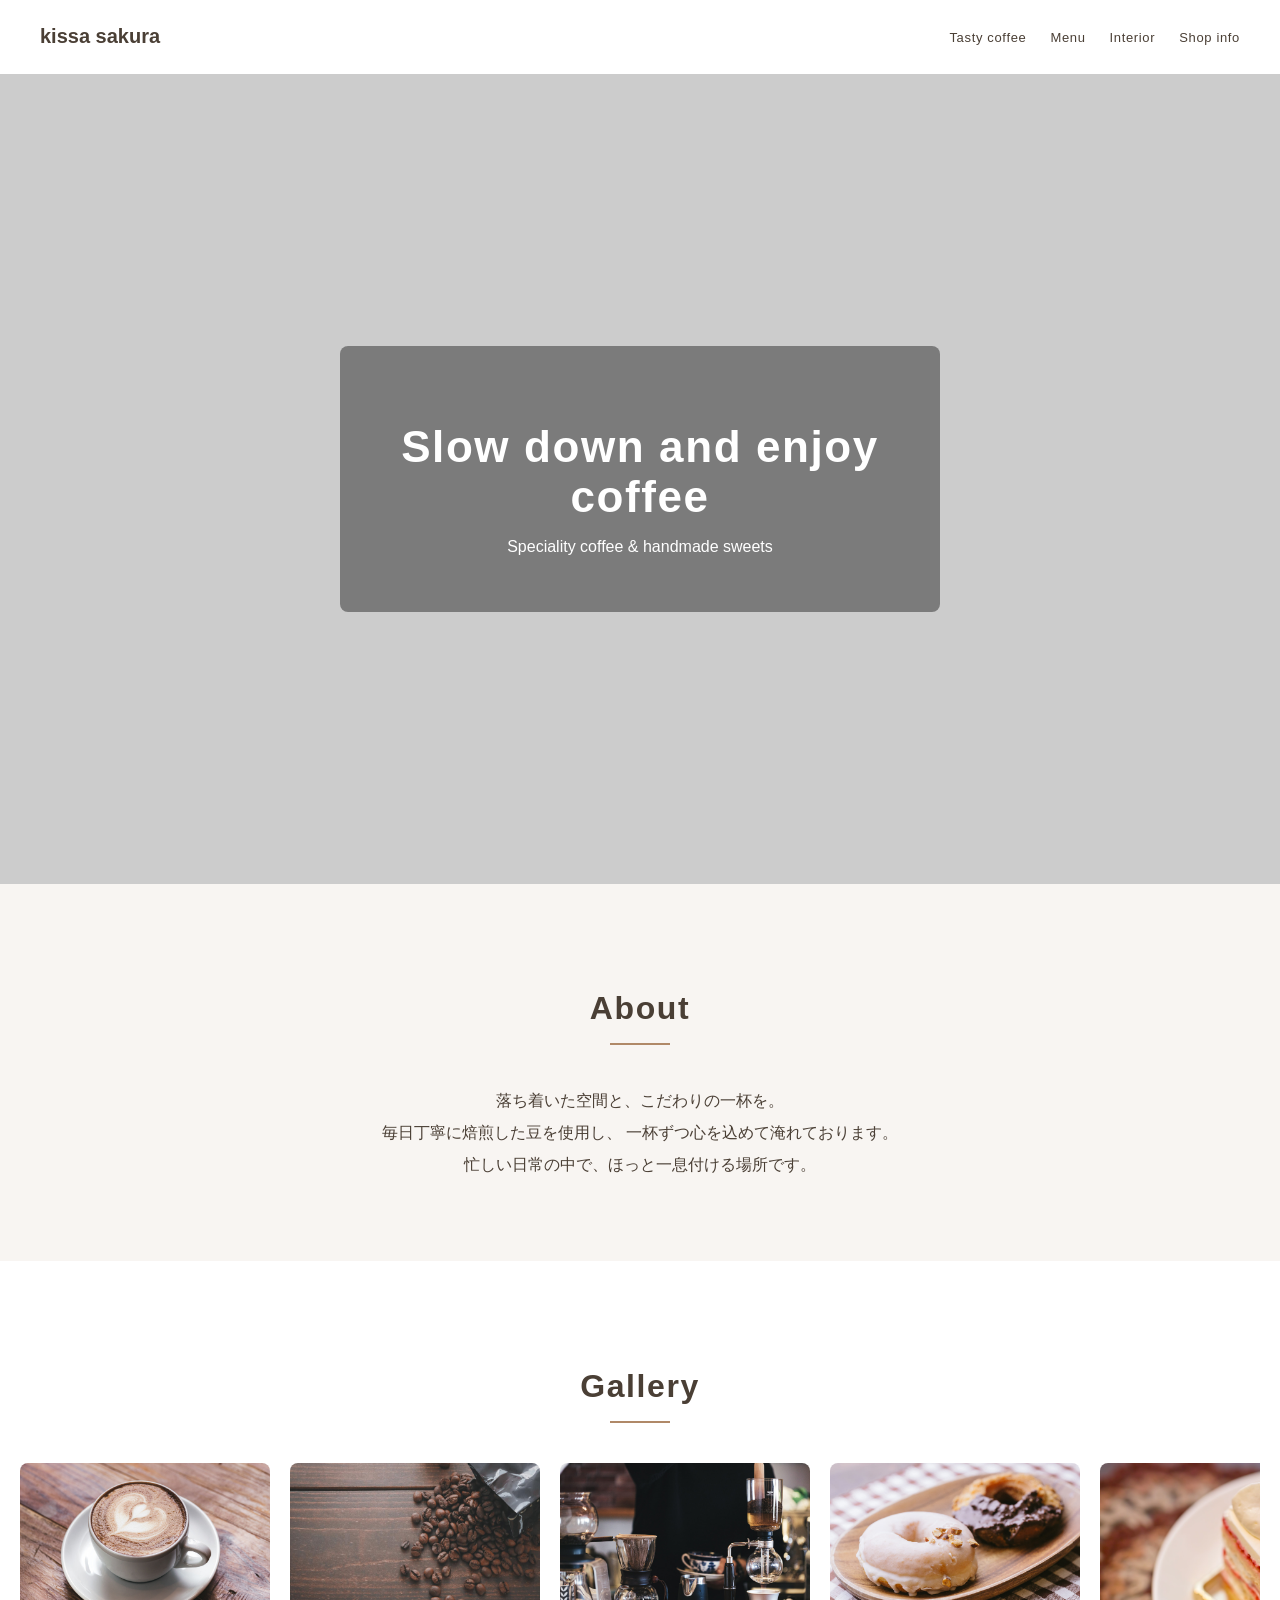
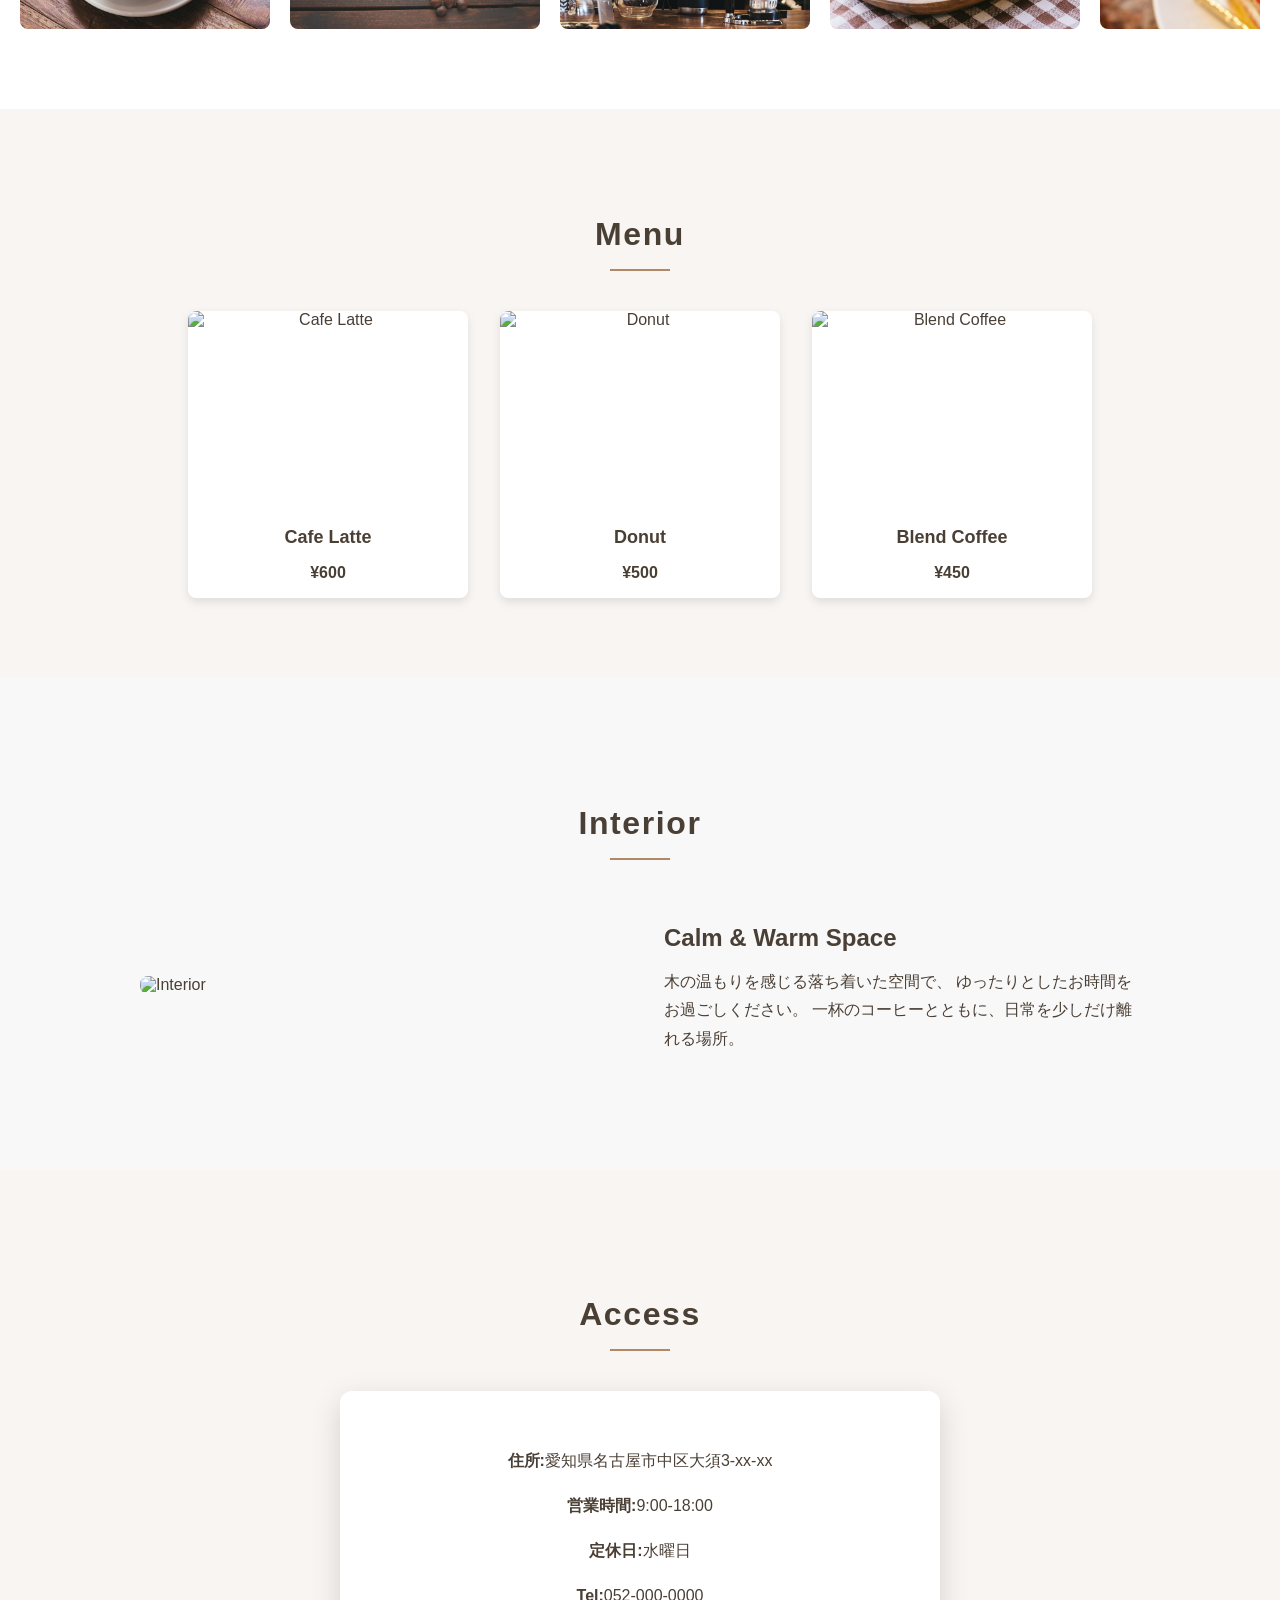
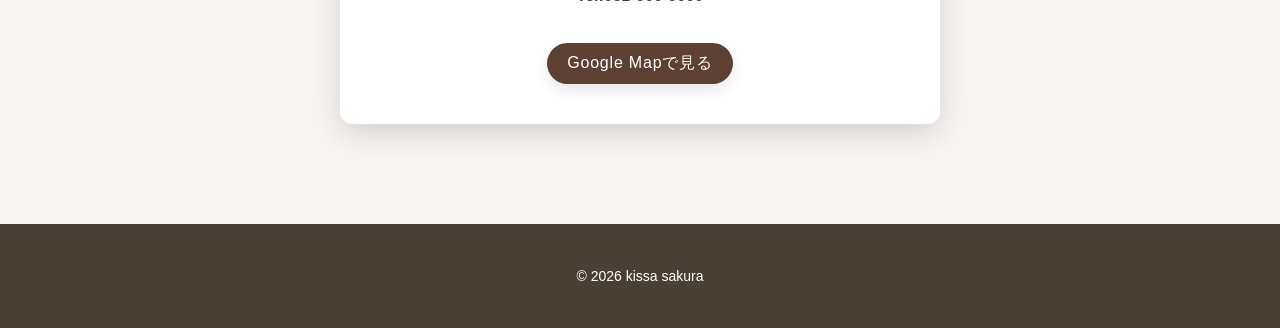
==== commit 9bf086c4: "gallery アニメーション追加" ====
--- a/cafe_practice.html
+++ b/cafe_practice.html
@@ -47,10 +47,16 @@
             <div class="gallery-slider">
                 <div class="gallery-track">
                      <img src="cafelatte.jpg" alt="Cafe Latte">
-                    <img src="coffeebeans.jpg" alt="Coffee Beans">
-                    <img src="siphoncoffee.jpg" alt="coffee">
-                    <img src="donut.jpg" alt="Donut">
-                    <img src="shortcake.jpg" alt="cake">
+                     <img src="coffeebeans.jpg" alt="Coffee Beans">
+                     <img src="siphoncoffee.jpg" alt="coffee">
+                     <img src="donut.jpg" alt="Donut">
+                     <img src="shortcake.jpg" alt="cake">
+
+                     <img src="cafelatte.jpg" alt="Cafe Latte">
+                     <img src="coffeebeans.jpg" alt="Coffee Beans">
+                     <img src="siphoncoffee.jpg" alt="coffee">
+                     <img src="donut.jpg" alt="Donut">
+                     <img src="shortcake.jpg" alt="cake">
                 </div>
             </div>
         </section>
--- a/cafe_practice.css
+++ b/cafe_practice.css
@@ -134,13 +134,32 @@
     background:#fff;
 }
 
-.inner__gallery{
-    display:flex;
-    gap:32px;
-    justify-content:center;
-    flex-wrap:nowrap;
-}
-
+.gallery-slider{
+    overflow:hidden;
+    width:100%;
+}
+
+.gallery-track{
+    display:flex;
+    width:max-content;
+    animation:scroll 20s linear infinite;
+}
+
+.gallery-track img{
+    width:250px;
+    margin-right:20px;
+    border-radius:8px;
+}
+
+/*アニメーション*/
+@keyframes scroll{
+    0%{
+        transform:translateX(0);
+    }
+    100%{
+        transform:translateX(-50%);
+    }
+}
 .menu__list{
     display:flex;
     gap:32px;
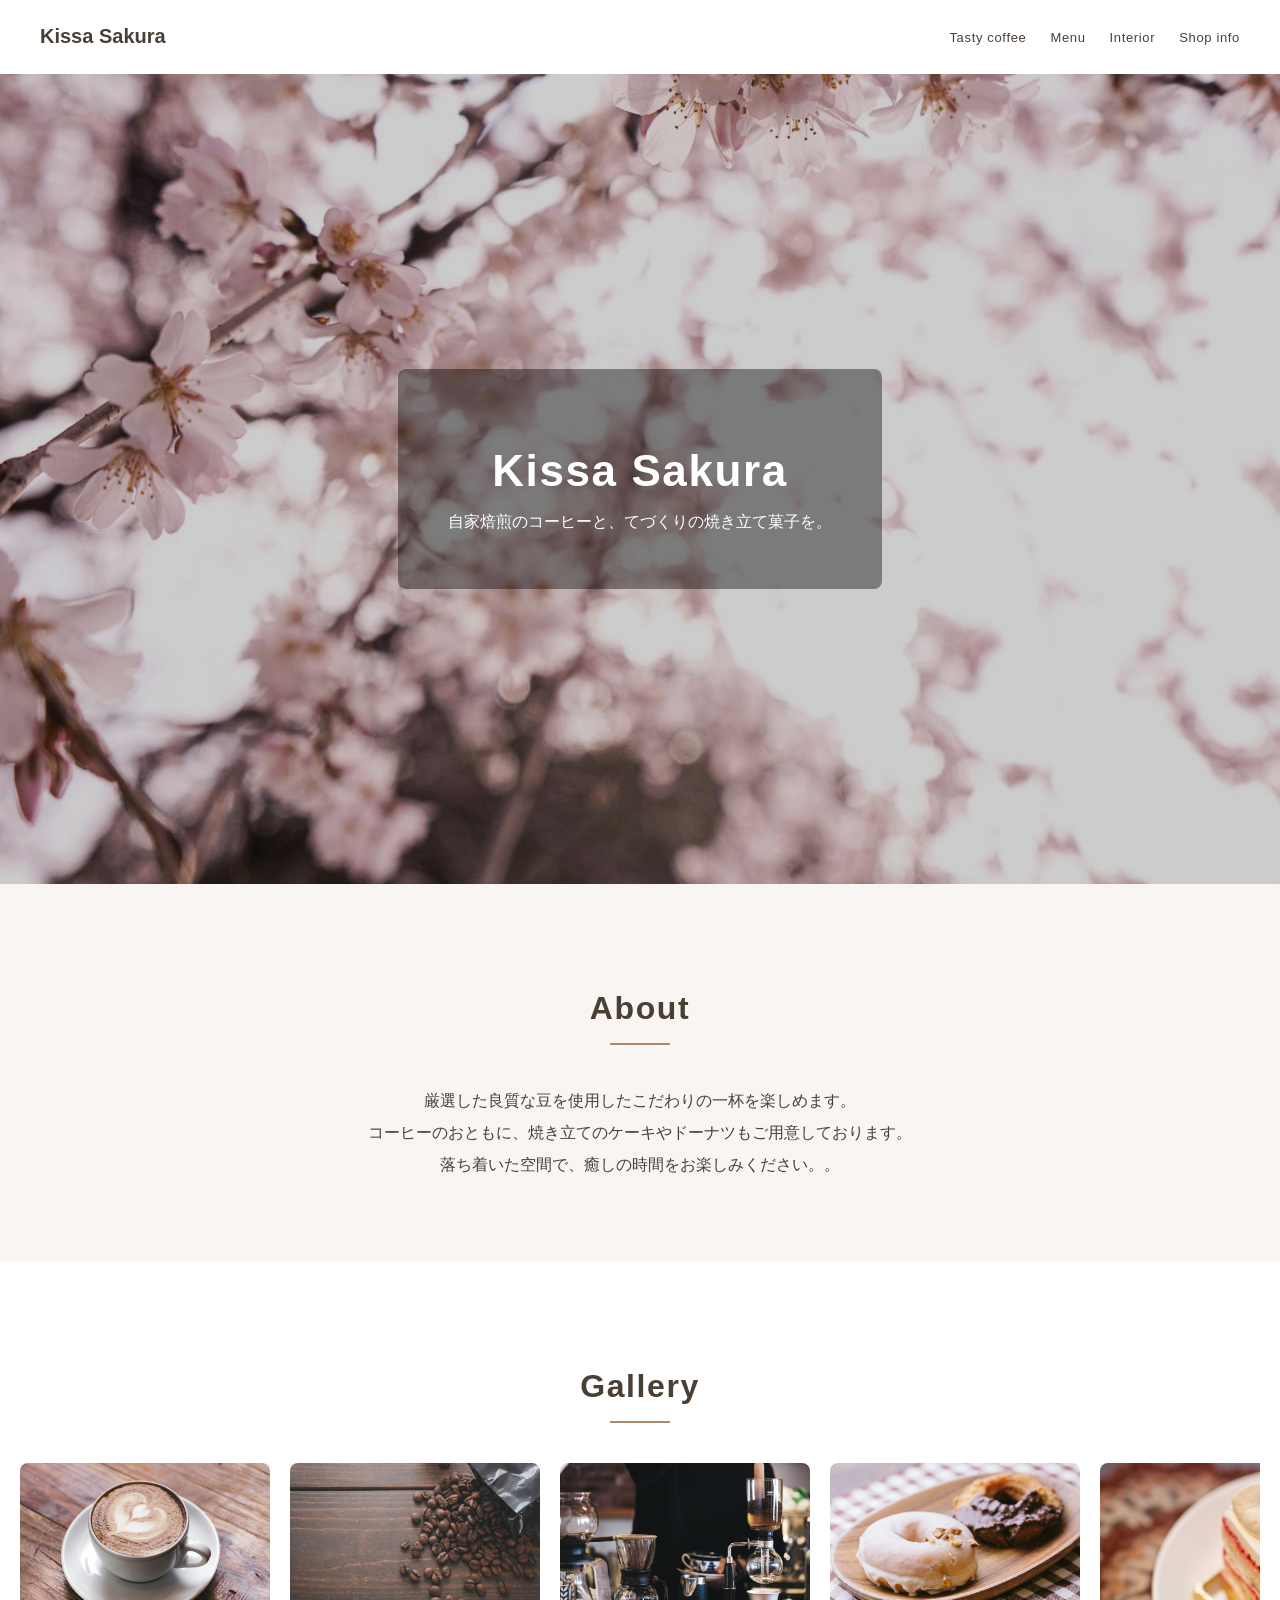
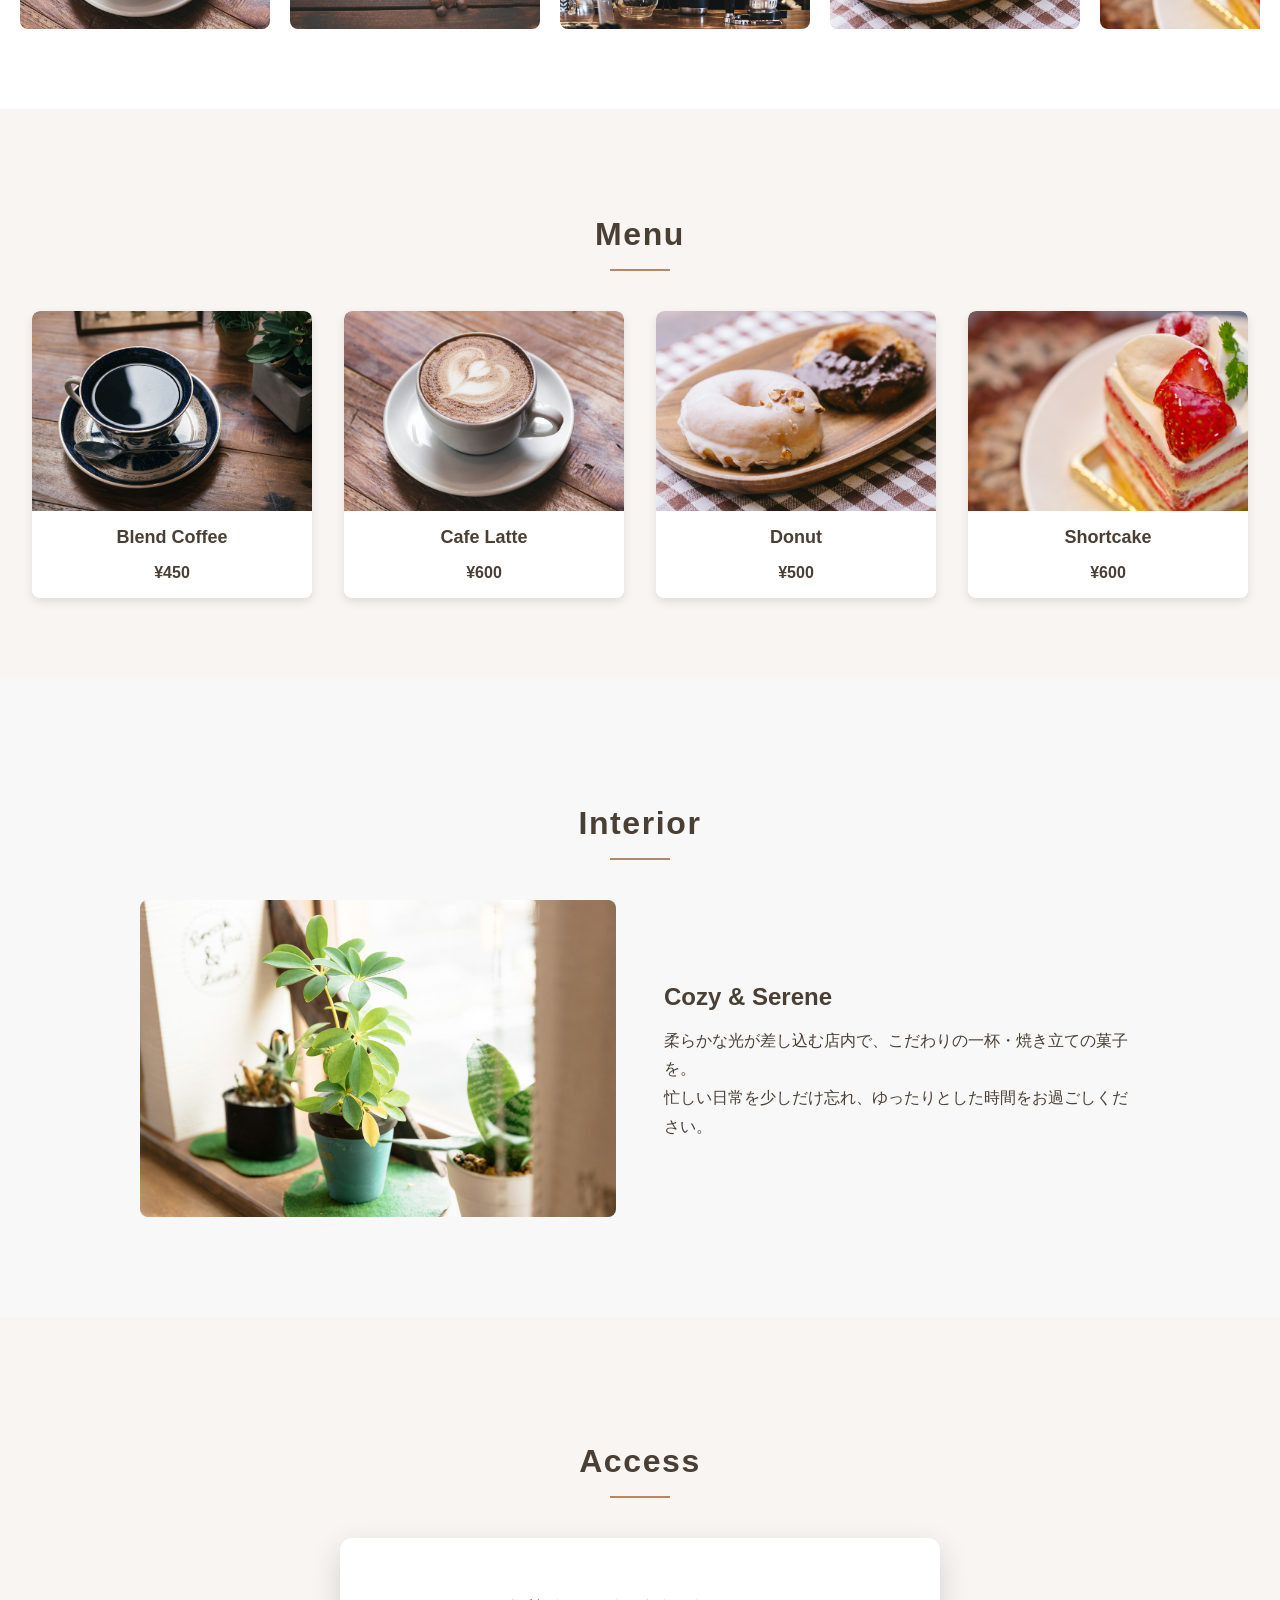
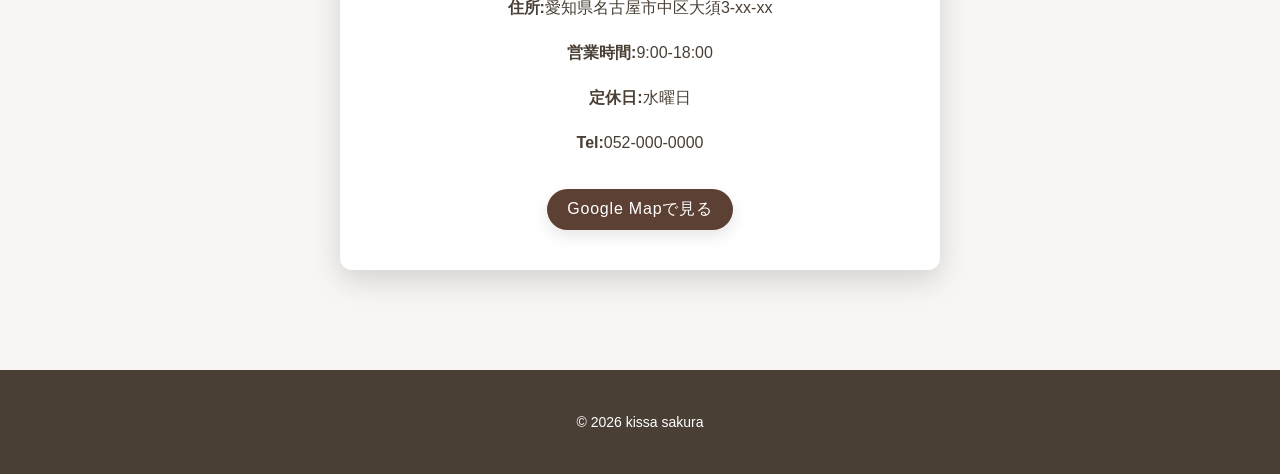
==== commit e079baa7: "修正 画像変更・文章修正" ====
--- a/cafe_practice.html
+++ b/cafe_practice.html
@@ -3,14 +3,14 @@
     <head>
         <meta charset="UTF-8">
         <meta name="viewport" content="width=device-width,initial-scale=1.0">
-        <title>kissa sakura</title>
+        <title>Kissa Sakura</title>
         <link rel="stylesheet" href="cafe_practice.css">
     </head>
 
     <body>
         <header class="header">
             <h1 class="logo">
-                <a href="#">kissa sakura</a>
+                <a href="#">Kissa Sakura</a>
             </h1>
 
             <nav class="nav">
@@ -26,18 +26,17 @@
     <main>
         <section id="top" class="hero">
              <div class="hero__inner">
-                <h2>Slow down and enjoy coffee</h2>
-                <p>Speciality coffee & handmade sweets</p>
+                <h2>Kissa Sakura</h2>
+                <p>自家焙煎のコーヒーと、てづくりの焼き立て菓子を。</p>
             </div>
         </section>
 
         <section id="about" class="about section">
             <h2>About</h2>
             <p>
-                落ち着いた空間と、こだわりの一杯を。<br>
-                毎日丁寧に焙煎した豆を使用し、
-                一杯ずつ心を込めて淹れております。<br>
-                忙しい日常の中で、ほっと一息付ける場所です。
+                厳選した良質な豆を使用したこだわりの一杯を楽しめます。<br>
+                コーヒーのおともに、焼き立てのケーキやドーナツもご用意しております。<br>
+                落ち着いた空間で、癒しの時間をお楽しみください。。
             </p>
         </section>
         
@@ -66,25 +65,29 @@
 
             <div class="menu__list">
                 <div class="menu__card">
-                     <img src="https://images.unsplash.com/photo-1511920170033-f8396924c348?auto=format&fit=crop&w=800&q=80" 
-                    alt="Cafe Latte">
+                    <img src="blendcoffee.jpg" alt="Blend Coffee">
+                    <h3>Blend Coffee</h3>
+                    <p>¥450</p>
+                </div>
+
+                <div class="menu__card">
+                     <img src="cafelatte.jpg" alt="Cafe Latte">
                     <h3>Cafe Latte</h3>
                     <p>¥600</p>
                 </div>
 
                 <div class="menu__card">
-                    <img src="https://images.unsplash.com/photo-1551024601-bec78aea704b?auto=format&fit=crop&w=800&q=80" 
-                    alt="Donut">
+                    <img src="donut.jpg" alt="Donut">
                     <h3>Donut</h3>
                     <p>¥500</p>
-                </div>
+                </div> 
 
                 <div class="menu__card">
-                    <img src="https://images.unsplash.com/photo-1498804103079-a6351b050096?auto=format&fit=crop&w=800&q=80" 
-                    alt="Blend Coffee">
-                    <h3>Blend Coffee</h3>
-                    <p>¥450</p>
+                    <img src="shortcake.jpg" alt="shortcake">
+                    <h3>Shortcake</h3>
+                    <p>¥600</p>
                 </div>
+            
             </div>
         </section>
 
@@ -93,16 +96,14 @@
 
             <div class="feature__inner">
                 <div class="feature__image">
-                    <img src="https://images.unsplash.com/photo-1442512595331-e89e73853f31?auto=format&fit=crop&w=1200&q=80" 
-                    alt="Interior">
+                    <img src="green.jpg" alt="Interior">
                 </div>
 
                 <div class="feature__text">
-                    <h3>Calm & Warm Space</h3>
+                    <h3>Cozy & Serene</h3>
                     <p>
-                    木の温もりを感じる落ち着いた空間で、
-                    ゆったりとしたお時間をお過ごしください。
-                    一杯のコーヒーとともに、日常を少しだけ離れる場所。
+                    柔らかな光が差し込む店内で、こだわりの一杯・焼き立ての菓子を。<br>
+                    忙しい日常を少しだけ忘れ、ゆったりとした時間をお過ごしください。
                    </p>
                  </div>
             </div>
--- a/cafe_practice.css
+++ b/cafe_practice.css
@@ -57,8 +57,10 @@
 }
 
 .hero{
-    background:url("https://images.unsplash.com/photo-1509042239860-f550ce710b93?auto=format&fit=crop&w=1600&q=80")
-    center/cover no-repeat;
+    background:url(sakura.jpg);
+    background-position:center;
+    background-size:cover;
+    background-repeat:no-repeat;
     display:flex;
     align-items:center;
     justify-content:center;
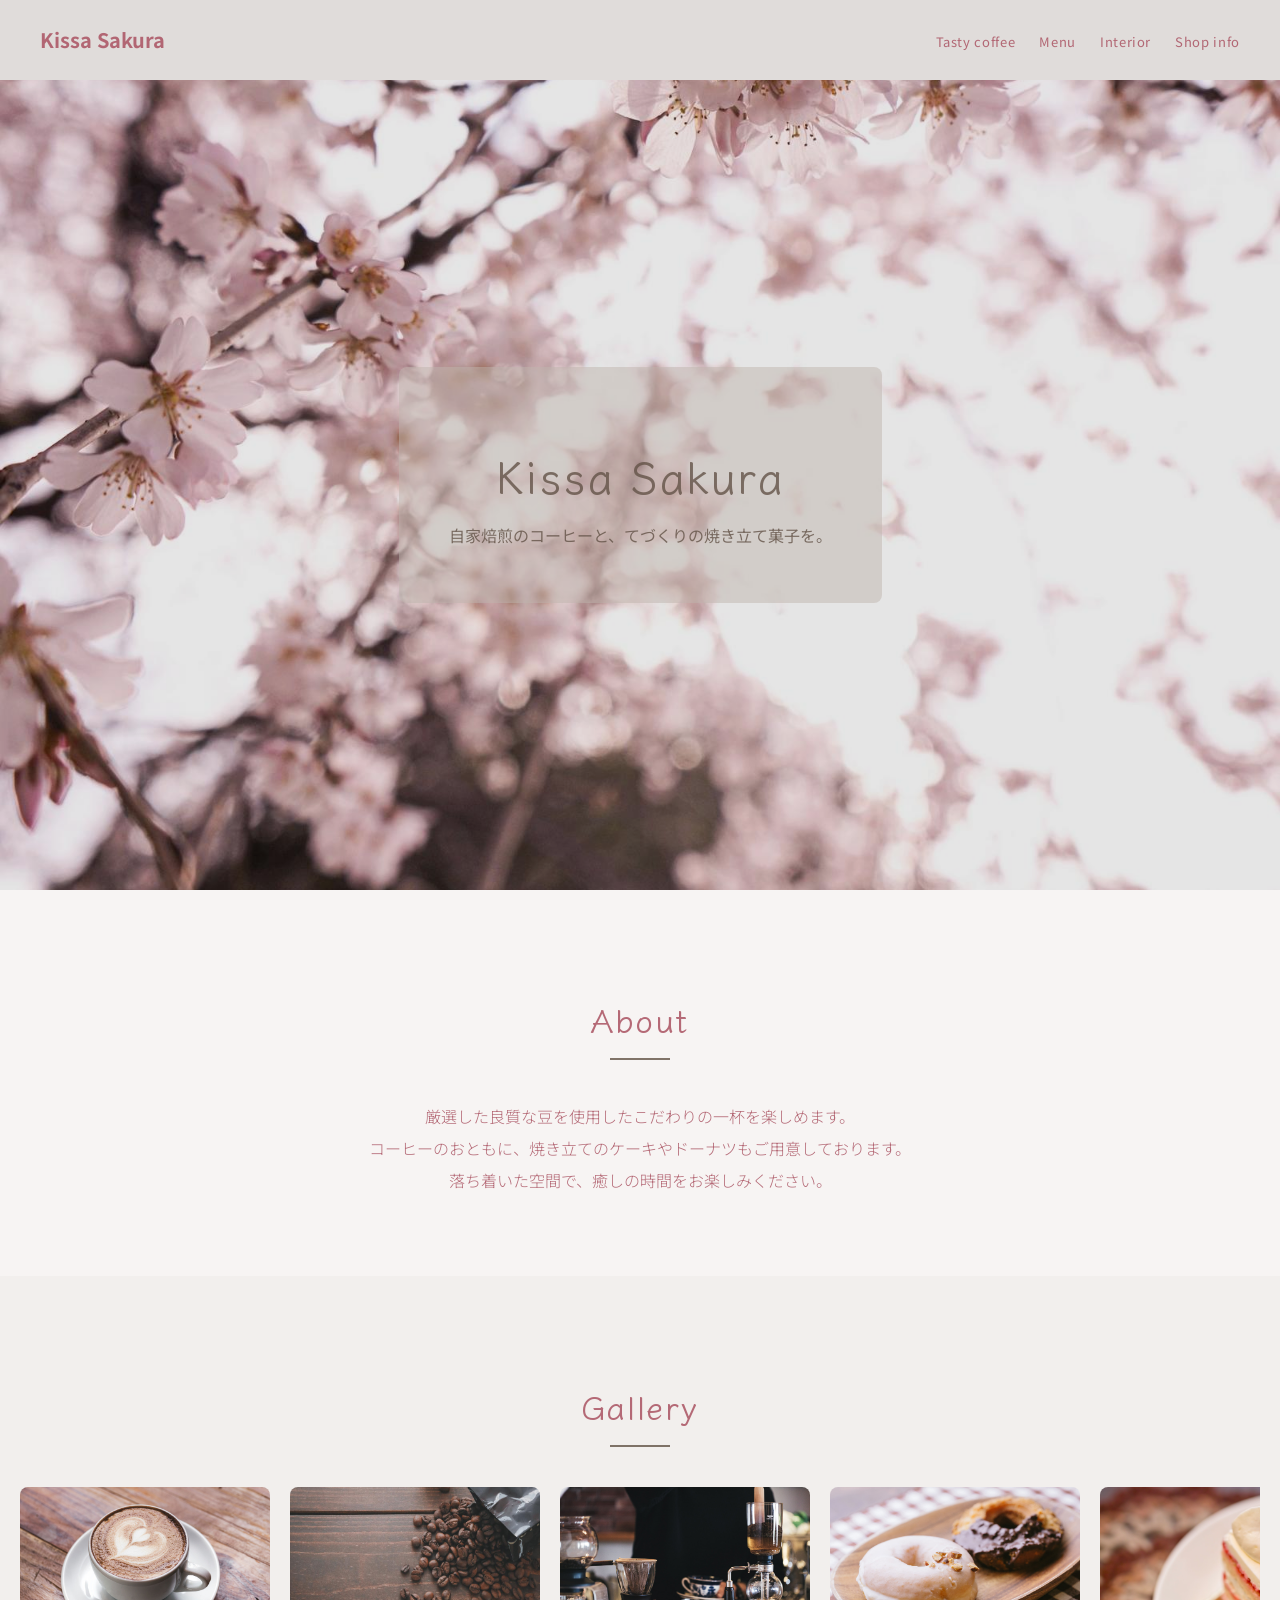
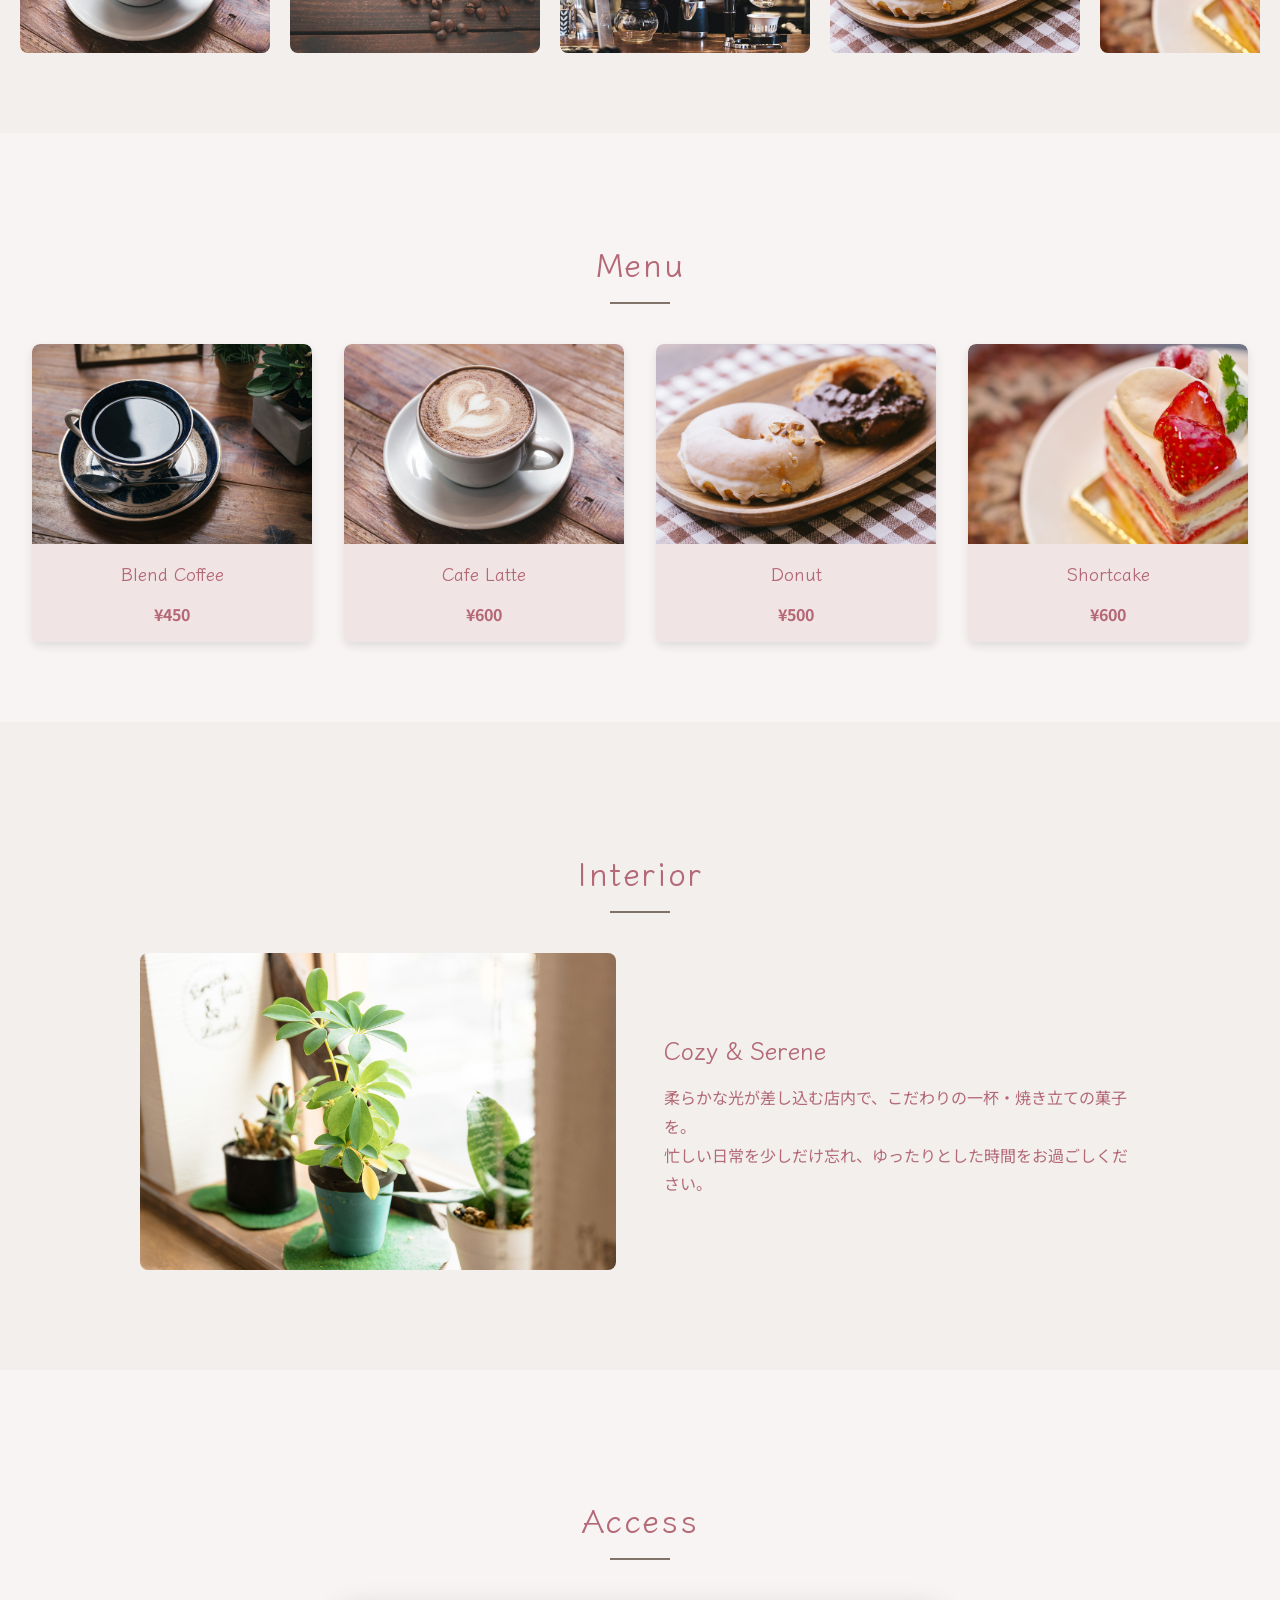
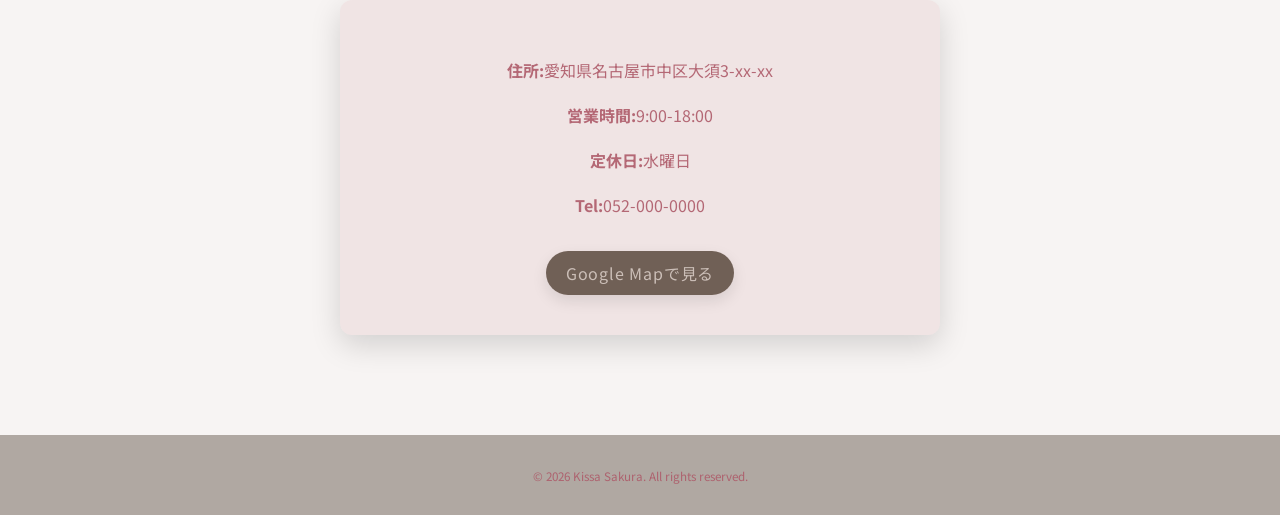
==== commit 3d7db040: "font フォント設定 スマホレスポンシブ修正" ====
--- a/cafe_practice.html
+++ b/cafe_practice.html
@@ -3,6 +3,9 @@
     <head>
         <meta charset="UTF-8">
         <meta name="viewport" content="width=device-width,initial-scale=1.0">
+        <link rel="preconnect" href="https://fonts.googleapis.com">
+        <link rel="preconnect" href="https://fonts.gstatic.com" crossorigin>
+        <link href="https://fonts.googleapis.com/css2?family=Klee+One:wght@400;600&family=Noto+Sans+JP:wght@700&display=swap" rel="stylesheet">
         <title>Kissa Sakura</title>
         <link rel="stylesheet" href="cafe_practice.css">
     </head>
@@ -36,7 +39,7 @@
             <p>
                 厳選した良質な豆を使用したこだわりの一杯を楽しめます。<br>
                 コーヒーのおともに、焼き立てのケーキやドーナツもご用意しております。<br>
-                落ち着いた空間で、癒しの時間をお楽しみください。。
+                落ち着いた空間で、癒しの時間をお楽しみください。
             </p>
         </section>
         
@@ -126,7 +129,9 @@
         </section>
      </main>
         <footer class="footer">
-            <p>© 2026 kissa sakura</p>
+            <div class="copyright">
+                <small>&copy; 2026 Kissa Sakura. All rights reserved.</small>
+            </div>
         </footer>
         
 
--- a/cafe_practice.css
+++ b/cafe_practice.css
@@ -4,8 +4,17 @@
 
 body{
     margin:0;
-    font-family:"Helvetica Neue",Arial,sans-serif;
-    color:#4a3f35;
+    color:rgba(173,90,104,0.9);
+    font-family: "Noto Sans JP", sans-serif;
+    font-optical-sizing: auto;
+    font-weight: 400;
+    font-style: normal;
+}
+
+h2, h3{
+  font-family: "Klee One", cursive;
+  font-weight: 600;
+  font-style: normal;
 }
 
 img{
@@ -18,12 +27,13 @@
     text-decoration:none;
 }
 
+/*ヘッダー*/
 .header{
     display:flex;
     justify-content:space-between;
     align-items:center;
     padding:12px 40px;
-    background:#fff;
+    background:rgba(99,83,71,0.2);
     position:sticky;
     top:0;
     z-index:10;
@@ -53,9 +63,10 @@
 }
 
 .nav a:hover{
-    color:#b08968;
-}
-
+    color:rgba(159,172,173,0.8);
+}
+
+/*ヒーロータグ*/
 .hero{
     background:url(sakura.jpg);
     background-position:center;
@@ -65,13 +76,13 @@
     align-items:center;
     justify-content:center;
     text-align:center;
-    color:#fff;
+    color:rgba(99,83,71,0.8);
     position:relative;
     min-height:90vh;
 }
 
 .hero__inner{
-    background:rgba(0,0,0,0.4);
+    background:rgba(213,201,194,0.5);
     padding:40px 50px;
     border-radius:8px;
     max-width:600px;
@@ -88,13 +99,14 @@
     content:"";
     position:absolute;
     inset:0;
-    background:rgba(0,0,0,0.2);
+    background:rgba(0,0,0,0.1);
 }
 
 .hero p{
     position:relative;
 }
 
+/*セクションタグ*/
 .section{
     padding:80px 20px;
 }
@@ -112,14 +124,11 @@
     display:block;
     width:60px;
     height:2px;
-    background:#b08968;
+    background:rgba(99,83,71,0.8);
     margin:16px auto 0;
 }
 
-.section:nth-child(even){
-    background:#f8f5f2;
-}
-
+/*お店について*/
 .about p{
     text-align:center;
     max-width:600px;
@@ -129,11 +138,12 @@
 }
 
 .about{
-    background:linear-gradient(180deg,#f6f1ea 0%,#f2ebe3 100%);
-}
-
+    background:rgba(213,201,194,0.2);
+}
+
+/*ギャラリー*/
 .gallery{
-    background:#fff;
+    background:rgba(213,201,194,0.3);
 }
 
 .gallery-slider{
@@ -144,7 +154,7 @@
 .gallery-track{
     display:flex;
     width:max-content;
-    animation:scroll 20s linear infinite;
+    animation:scroll 30s linear infinite;
 }
 
 .gallery-track img{
@@ -162,6 +172,11 @@
         transform:translateX(-50%);
     }
 }
+
+/*メニュー*/
+.menu{
+    background:rgba(213,201,194,0.2);
+}
 .menu__list{
     display:flex;
     gap:32px;
@@ -171,7 +186,7 @@
 
 .menu__card{
     width:280px;
-    background:#fff;
+    background:rgba(173,90,104,0.1);
     border-radius:8px;
     overflow:hidden;
     box-shadow:0 4px 10px rgba(0,0,0,0.1);
@@ -198,9 +213,10 @@
 
 .menu__card:hover{
     transform:translateY(-10px) scale(1.02);
-    box-shadow:0 8px 20px rgba(100,70,50,0.2);
-}
-
+    box-shadow:0 8px 20px rgba(99,83,71,0.2);
+}
+
+/*内装について*/
 .feature__inner{
     display:flex;
     align-items:center;
@@ -233,17 +249,18 @@
 }
 
 .feature{
-    background:#f8f8f8;
+    background:rgba(213,201,194,0.3);
     padding:100px 20px;
 }
 
+/*アクセス*/
 .access{
-    background:#f8f5f2;
+    background:rgba(213,201,194,0.2);
     padding:100px 20px;
 }
 
 .access-info{
-    background:#fff;
+    background:rgba(173,90,104,0.1);
     padding:40px;
     text-align:center;
     max-width:600px;
@@ -261,8 +278,8 @@
     display:inline-block;
     margin-top:20px;
     padding:10px 20px;
-    background:#5c4033;
-    color:#fff;
+    background:rgba(99,83,71,0.9);
+    color:rgba(213,201,194,0.9);
     border-radius:30px;
     letter-spacing:0.05em;
     transition:background 0.3s ease;
@@ -270,10 +287,11 @@
 }
 
 .access-info a:hover{
-    background:#7a5644;
+    background:rgba(159,172,173,0.1);
     transform:translateY(-2px);
 }
 
+/*スマホ対応*/
 @media(max-width:768px){
     .nav ul{
         gap:12px;
@@ -287,16 +305,39 @@
         align-items:center;
         gap:20px;
     }
+    .section{
+        padding:60px 20px;
+    }
+    .section h2{
+        font-size:24px;
+        margin-bottom:24px;
+    }
+    .hero__inner{
+        padding:24px 20px;
+    }
+    .hero__inner h2{
+        font-size:24px;
+    }
+    .body{
+        font-size:12px;
+    }
+    .menu__card{
+        width:90%;
+    }
+    .header{
+        padding:12px 20px;
+    }
 }
 
 html{
     scroll-behavior:smooth;
 }
 
+/*フッター*/
 .footer{
     text-align:center;
     padding:30px;
-    background:#4a3f35;
-    color:#fff;
+    background:rgba(99,83,71,0.5);
+    color:rgba(173,90,104,0.9);
     font-size:14px;
 }
